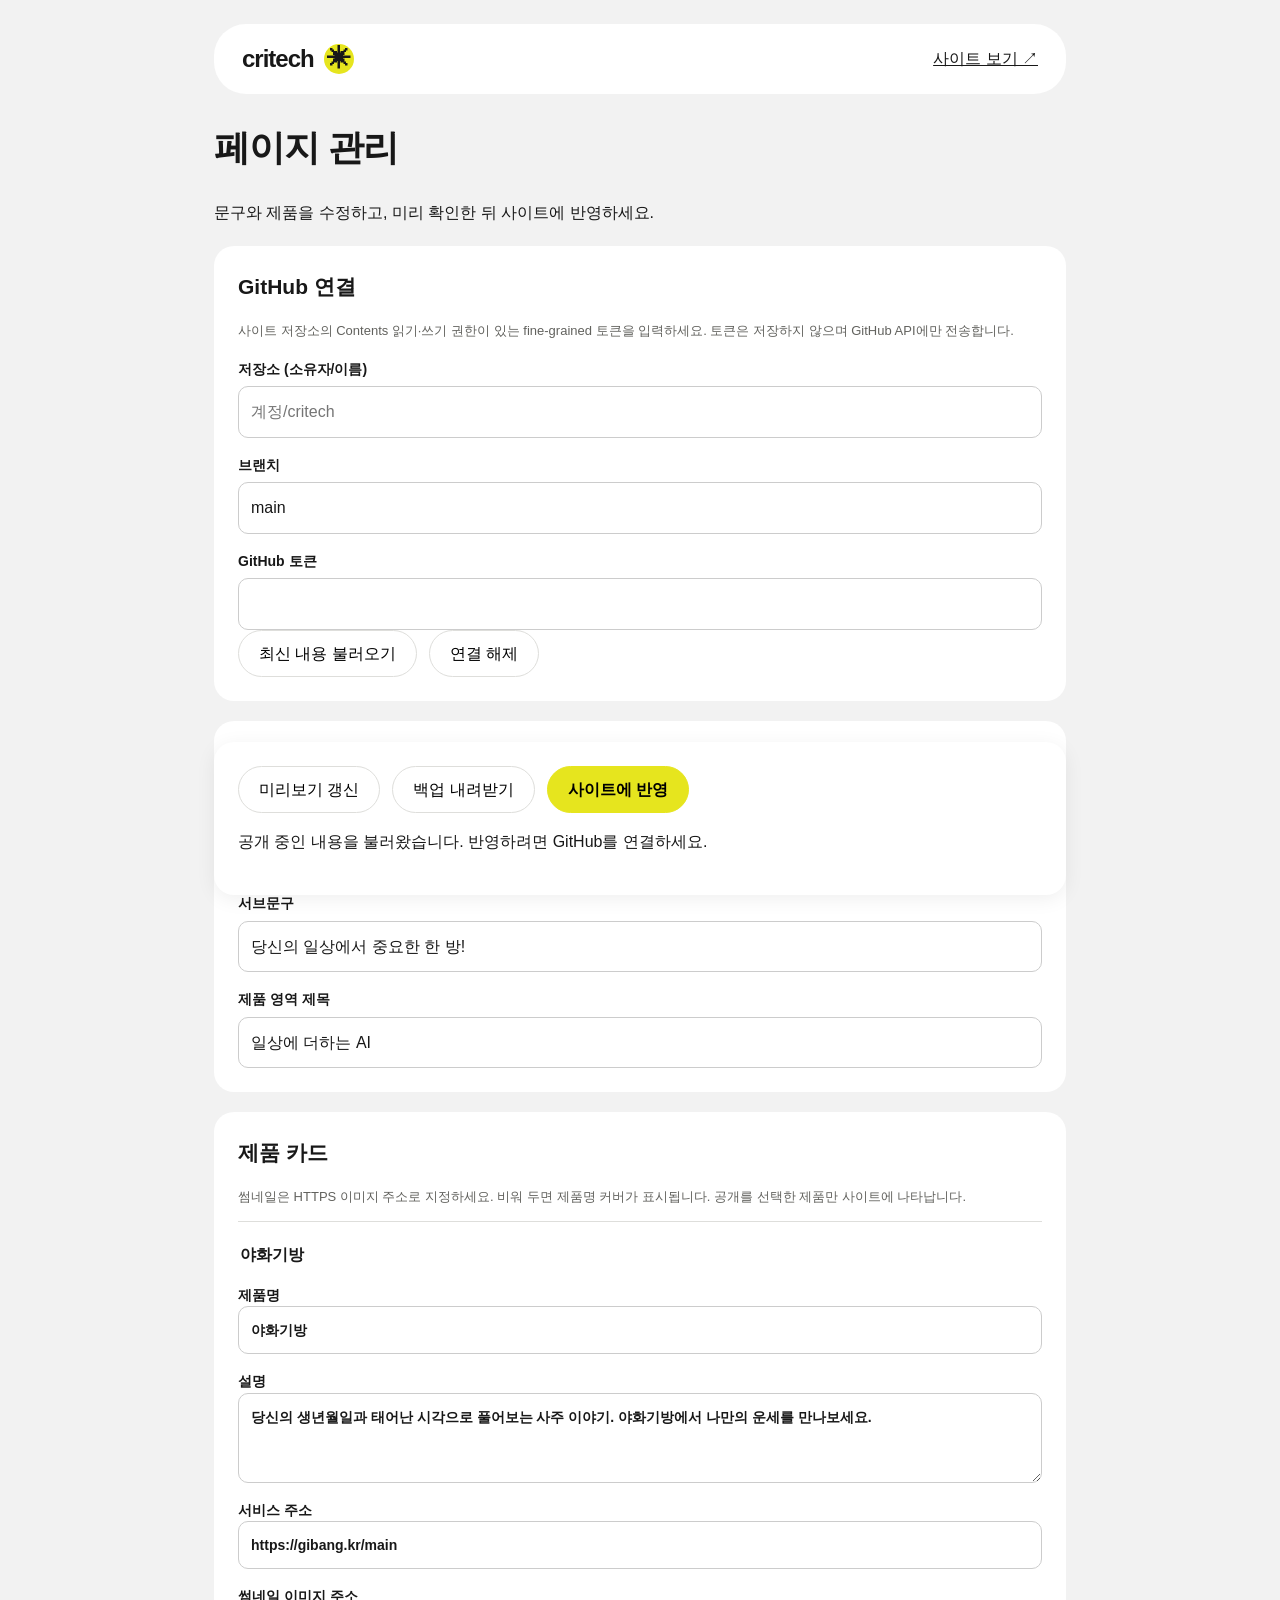
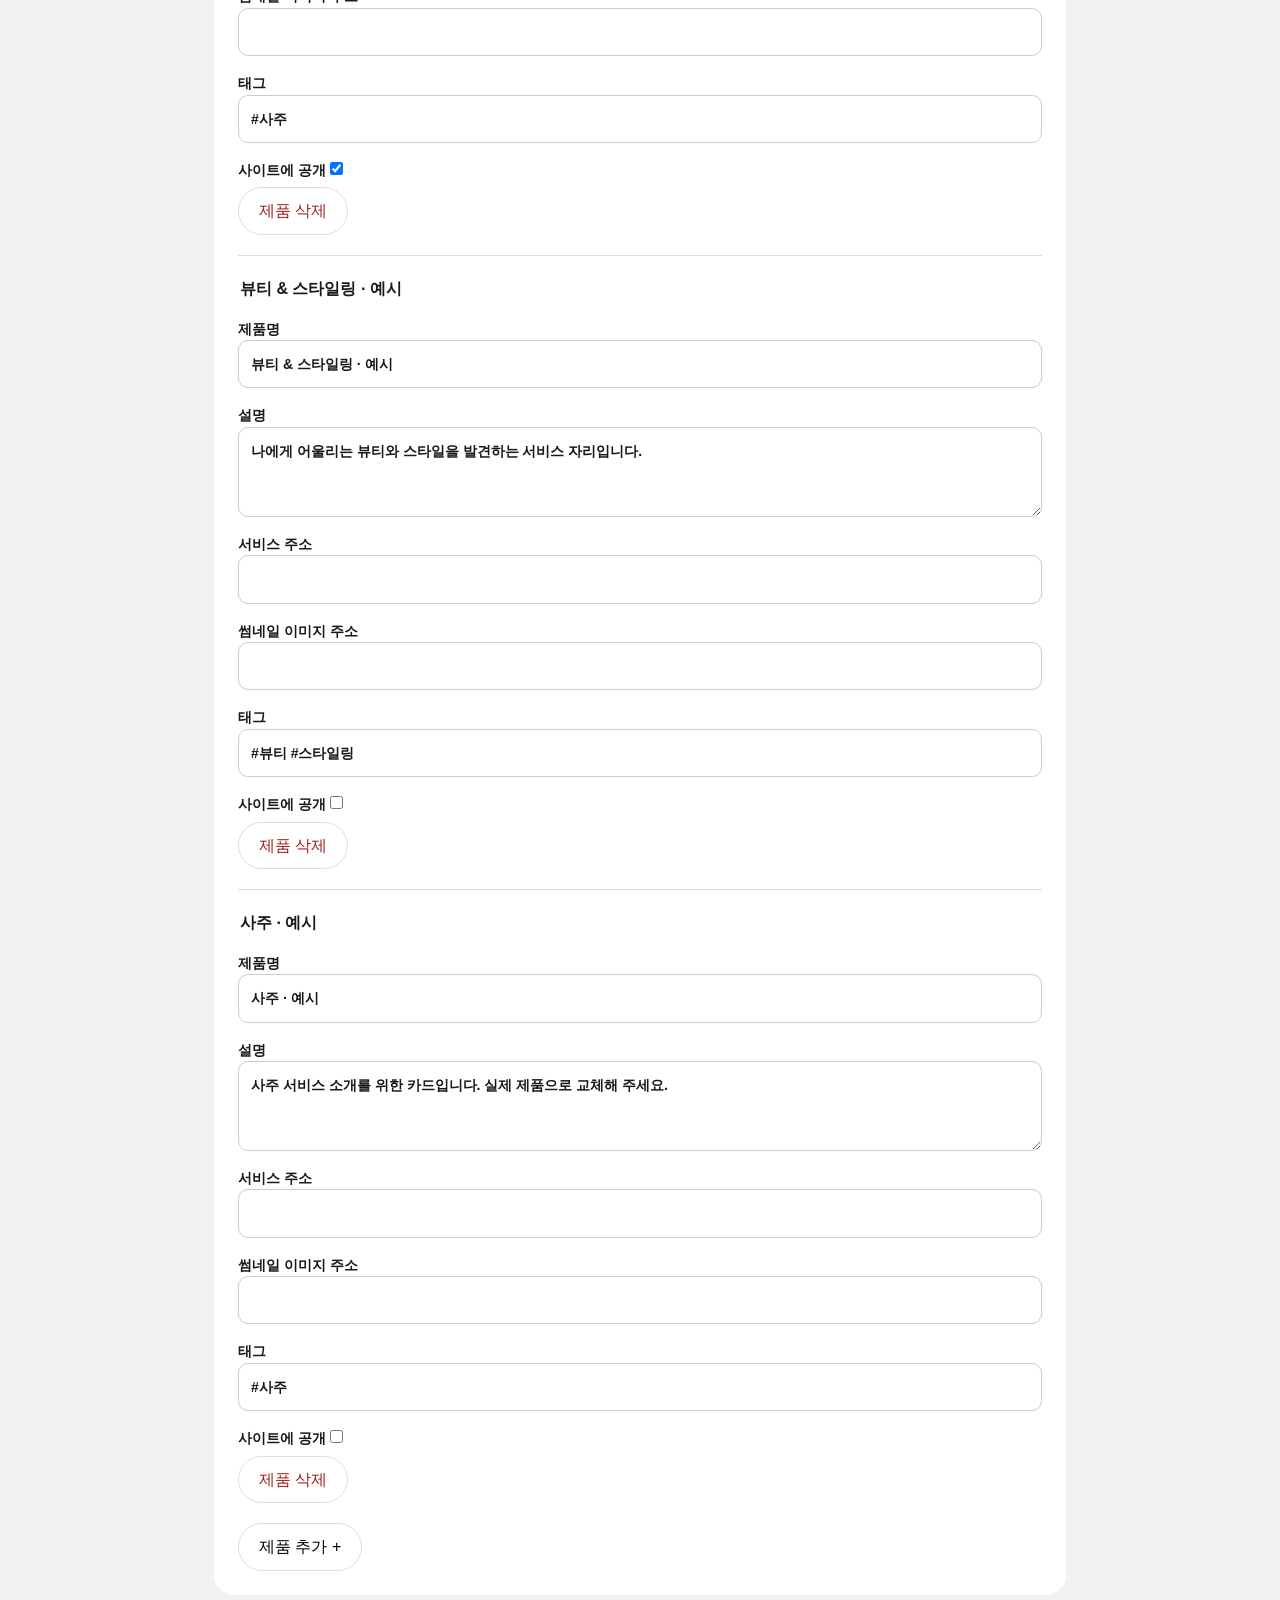
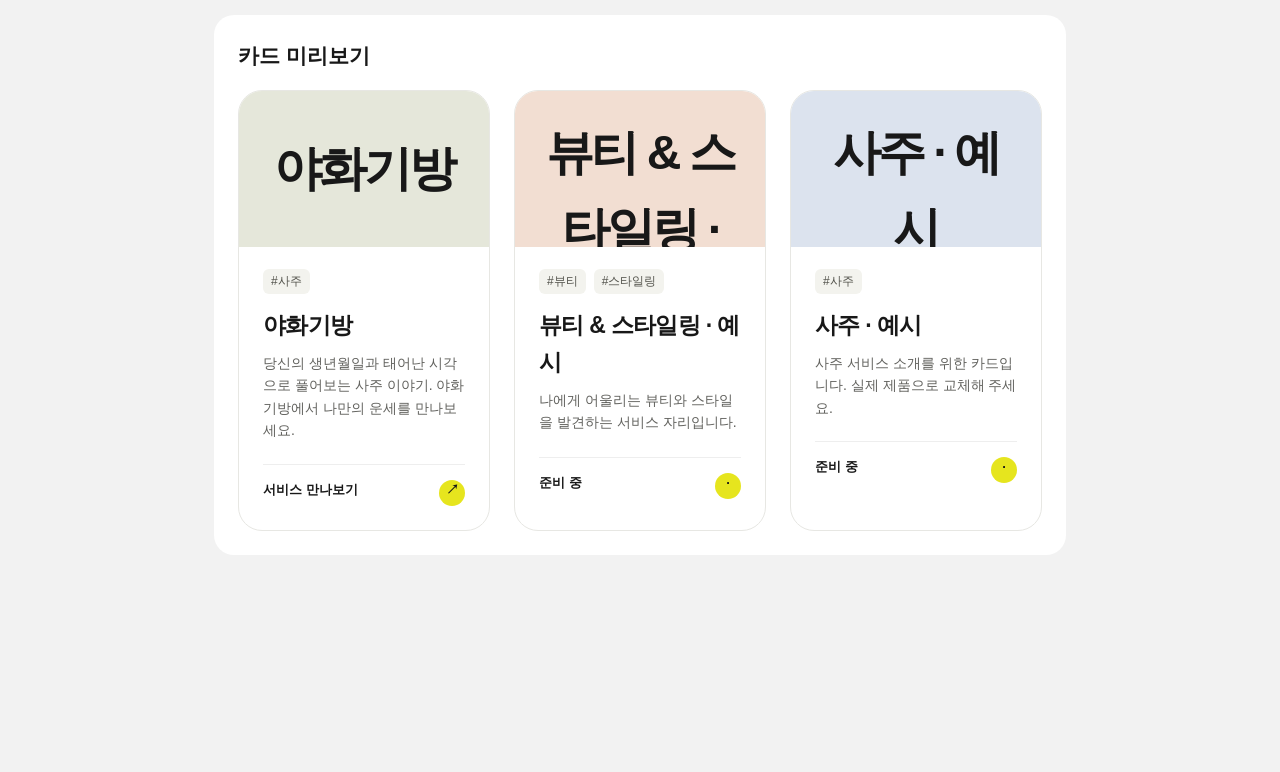
==== admin.html @ 3f4b04e7 "Add critech product directory and admin" ====
<!doctype html><html lang="ko"><head><meta charset="utf-8"><meta name="viewport" content="width=device-width,initial-scale=1"><meta name="referrer" content="no-referrer"><title>critech 페이지 관리</title><link rel="stylesheet" href="style.css"></head><body><main class="container admin"><header><a class="logo" href="./">critech<span>✳</span></a><a href="./">사이트 보기 ↗</a></header><h1>페이지 관리</h1><p>문구와 제품을 수정하고, 미리 확인한 뒤 사이트에 반영하세요.</p>
<section class="panel"><h2>GitHub 연결</h2><p class="hint">사이트 저장소의 Contents 읽기·쓰기 권한이 있는 fine-grained 토큰을 입력하세요. 토큰은 저장하지 않으며 GitHub API에만 전송합니다.</p><label for="repo">저장소 (소유자/이름)</label><input id="repo" placeholder="계정/critech" autocomplete="off"><label for="branch">브랜치</label><input id="branch" value="main"><label for="token">GitHub 토큰</label><input id="token" type="password" autocomplete="off"><div class="row"><button class="button" id="connect" type="button">최신 내용 불러오기</button><button class="button" id="disconnect" type="button">연결 해제</button></div></section>
<form id="editor"><section class="panel"><h2>페이지 문구</h2><label for="headline">헤드라인</label><input id="headline" required maxlength="200"><label for="subtitle">서브문구</label><input id="subtitle" required maxlength="200"><label for="sectionTitle">제품 영역 제목</label><input id="sectionTitle" required maxlength="200"></section><section class="panel"><h2>제품 카드</h2><p class="hint">썸네일은 HTTPS 이미지 주소로 지정하세요. 비워 두면 제품명 커버가 표시됩니다. 공개를 선택한 제품만 사이트에 나타납니다.</p><div id="products"></div><button class="button" id="add" type="button">제품 추가 +</button></section><section class="panel"><h2>카드 미리보기</h2><div class="product-grid" id="preview"></div></section><div class="panel sticky"><div class="row"><button class="button" type="button" id="preview-button">미리보기 갱신</button><button class="button" type="button" id="download">백업 내려받기</button><button class="button primary" id="publish" type="submit">사이트에 반영</button></div><p id="status" role="status" aria-live="polite"></p></div></form><script type="module" src="admin.js"></script></main></body></html>
---- style.css ----
:root{--paper:#f2f2f2;--ink:#181818;--yellow:#e6e51e;--line:#dededb;--muted:#62625e}*{box-sizing:border-box}body{margin:0;background:var(--paper);color:var(--ink);font-family:Inter,-apple-system,BlinkMacSystemFont,"Segoe UI",sans-serif;line-height:1.6}a{color:inherit}button,input,textarea{font:inherit}button,a,input,textarea{touch-action:manipulation}:focus-visible{outline:3px solid #466cf3;outline-offset:4px}.container{max-width:1200px;margin:auto;padding:24px}header{display:flex;justify-content:space-between;align-items:center;background:white;border-radius:32px;padding:16px 28px}.logo{font-size:24px;font-weight:800;letter-spacing:-1px;text-decoration:none;display:flex;gap:10px;align-items:center}.logo span{background:var(--yellow);border-radius:50%;width:30px;height:30px;text-align:center;line-height:30px}.nav-note{font-size:13px;color:var(--muted)}.hero{text-align:center;padding:78px 0 68px}.hero h1{font-size:clamp(72px,12vw,132px);line-height:1;margin:0 0 24px;letter-spacing:-.075em;font-weight:800;overflow-wrap:anywhere}.hero p{font-size:clamp(17px,3vw,23px);margin:0;letter-spacing:-.04em}.products{padding:20px 0 64px}.section-heading{display:flex;justify-content:space-between;align-items:center}.section-heading h2{font-size:25px;letter-spacing:-1px;margin:0}.section-heading>span{font-size:13px;color:var(--muted)}.filters{display:flex;gap:8px;flex-wrap:wrap;margin:24px 0}.filters button{border:1px solid var(--line);border-radius:30px;background:transparent;padding:9px 18px;cursor:pointer}.filters button[aria-pressed=true]{background:var(--ink);color:white;border-color:var(--ink)}.product-grid{display:grid;grid-template-columns:repeat(3,minmax(0,1fr));gap:24px}.card{display:block;background:white;border-radius:24px;text-decoration:none;overflow:hidden;border:1px solid #e7e7e3;min-width:0}.card[href]:hover{border-color:var(--ink)}.thumbnail{aspect-ratio:16/10;background:#e5e7da;position:relative;overflow:hidden;display:grid;place-items:center}.thumbnail img{width:100%;height:100%;object-fit:cover;position:absolute;inset:0}.cover-word{font-size:clamp(30px,4vw,48px);letter-spacing:-.06em;font-weight:800;padding:24px;text-align:center;overflow-wrap:anywhere}.card:nth-child(3n+2) .thumbnail{background:#f2ded2}.card:nth-child(3n) .thumbnail{background:#dce3ee}.card-body{padding:22px 24px 24px}.tags{display:flex;flex-wrap:wrap;gap:8px;font-size:12px;color:#53534c}.tags span{background:#f3f3ee;border-radius:6px;padding:3px 8px}.card h3{font-size:23px;letter-spacing:-.7px;margin:13px 0 8px}.card p{font-size:14px;color:var(--muted);margin:0;min-height:46px;overflow-wrap:anywhere}.card-action{display:flex;justify-content:space-between;border-top:1px solid #eee;margin-top:22px;padding-top:15px;font-size:13px;font-weight:600}.card-action span:last-child{background:var(--yellow);border-radius:50%;width:26px;height:26px;text-align:center}footer{border-top:1px solid var(--line);padding:24px 0;display:flex;justify-content:space-between;font-size:12px;color:var(--muted)}.admin{max-width:900px}.admin h1{font-size:36px;letter-spacing:-1px}.panel{padding:24px;background:white;border-radius:20px;margin:20px 0}.panel h2{margin-top:0;font-size:21px}label{display:block;font-weight:600;font-size:14px;margin:16px 0 6px}input:not([type=checkbox]),textarea{display:block;width:100%;border:1px solid #ccc;border-radius:10px;padding:12px;background:white;color:var(--ink)}textarea{min-height:90px;resize:vertical}.row{display:flex;gap:12px;align-items:center;flex-wrap:wrap}.button{border:1px solid var(--line);background:white;border-radius:24px;padding:10px 20px;cursor:pointer;text-decoration:none}.primary{background:var(--yellow);border-color:var(--yellow);font-weight:700}.hint{font-size:13px;color:var(--muted)}.admin-product{border-top:1px solid var(--line);padding:20px 0}.admin-product legend{font-weight:700}.admin-product fieldset{border:0;padding:0;margin:0}.danger{color:#a02020}.sticky{position:sticky;bottom:12px;box-shadow:0 4px 20px #0001}button:disabled{opacity:.5;cursor:wait}[hidden]{display:none!important}@media(max-width:850px){.product-grid{grid-template-columns:repeat(2,minmax(0,1fr))}}@media(max-width:560px){.container{padding:16px}header{padding:14px 20px}.nav-note{display:none}.hero{padding:64px 0 48px}.product-grid{grid-template-columns:1fr}.section-heading h2{font-size:22px}.panel{padding:18px}.sticky{position:static}}
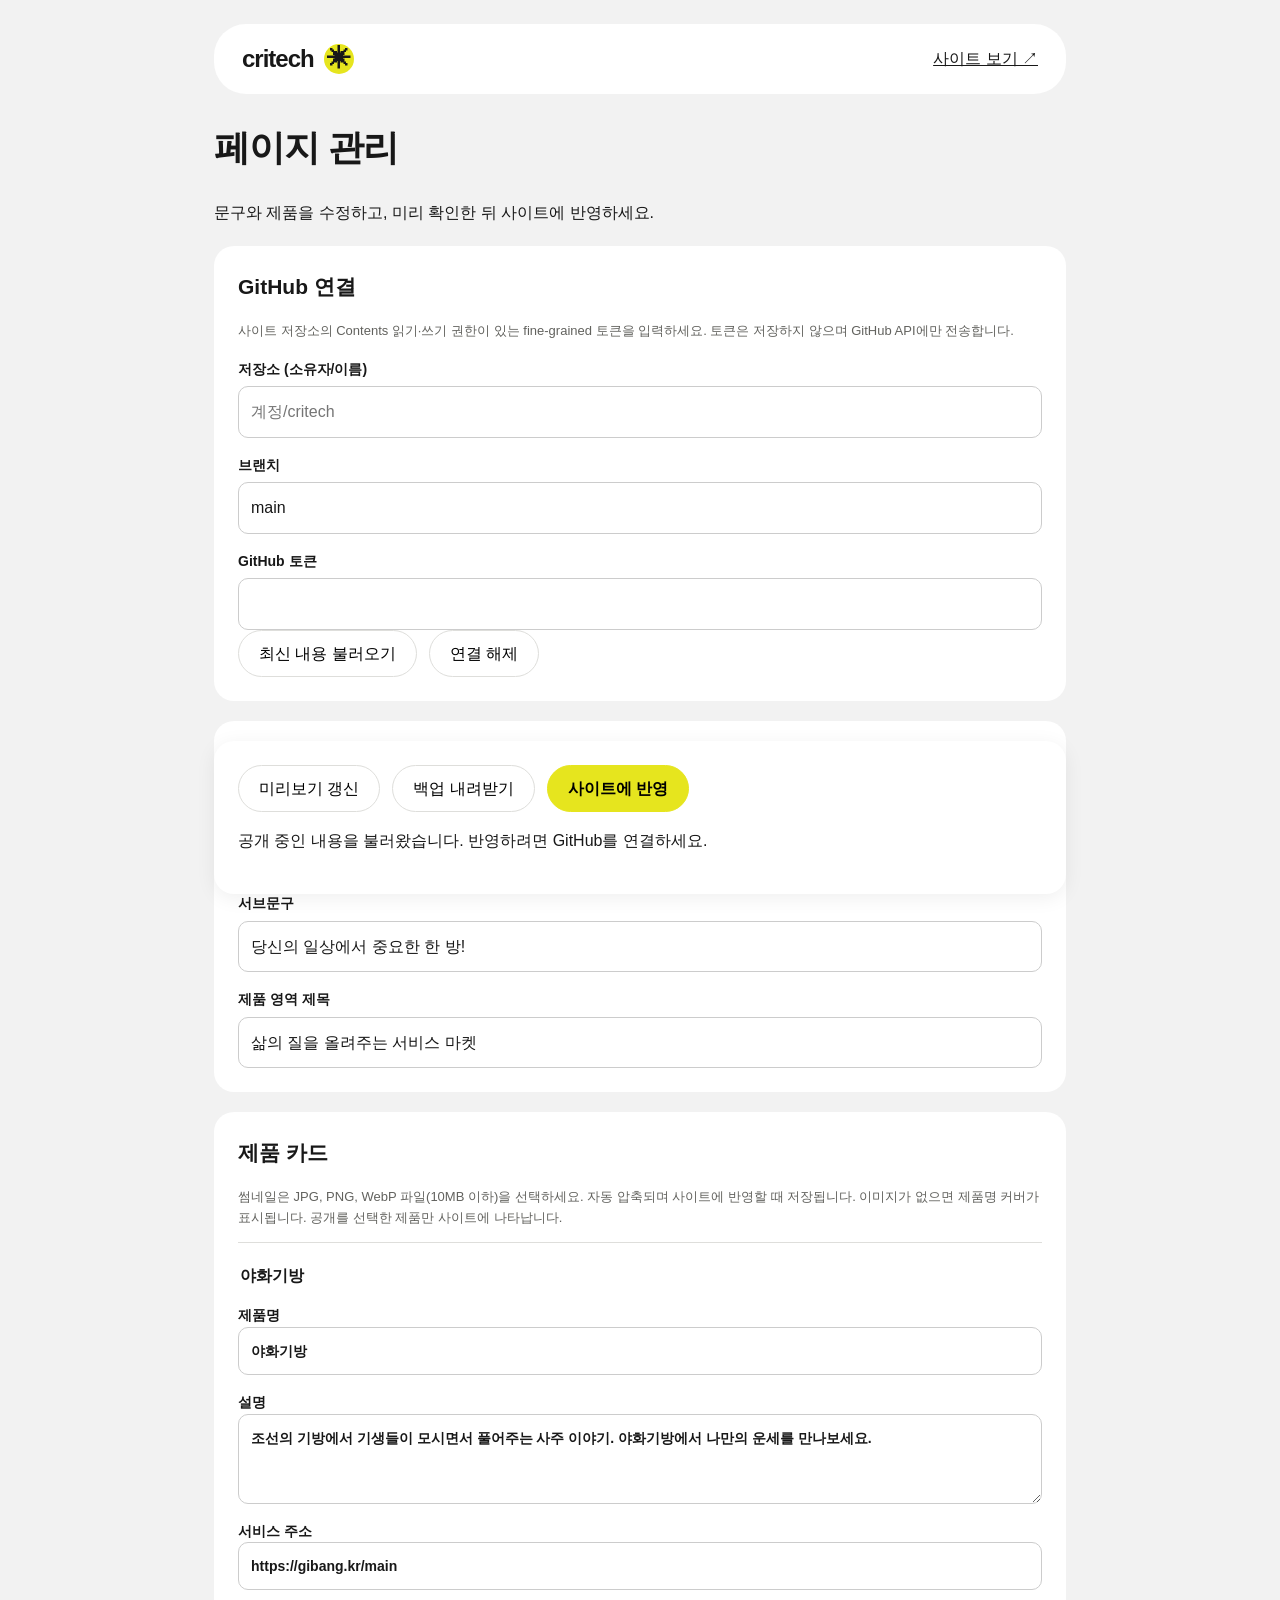
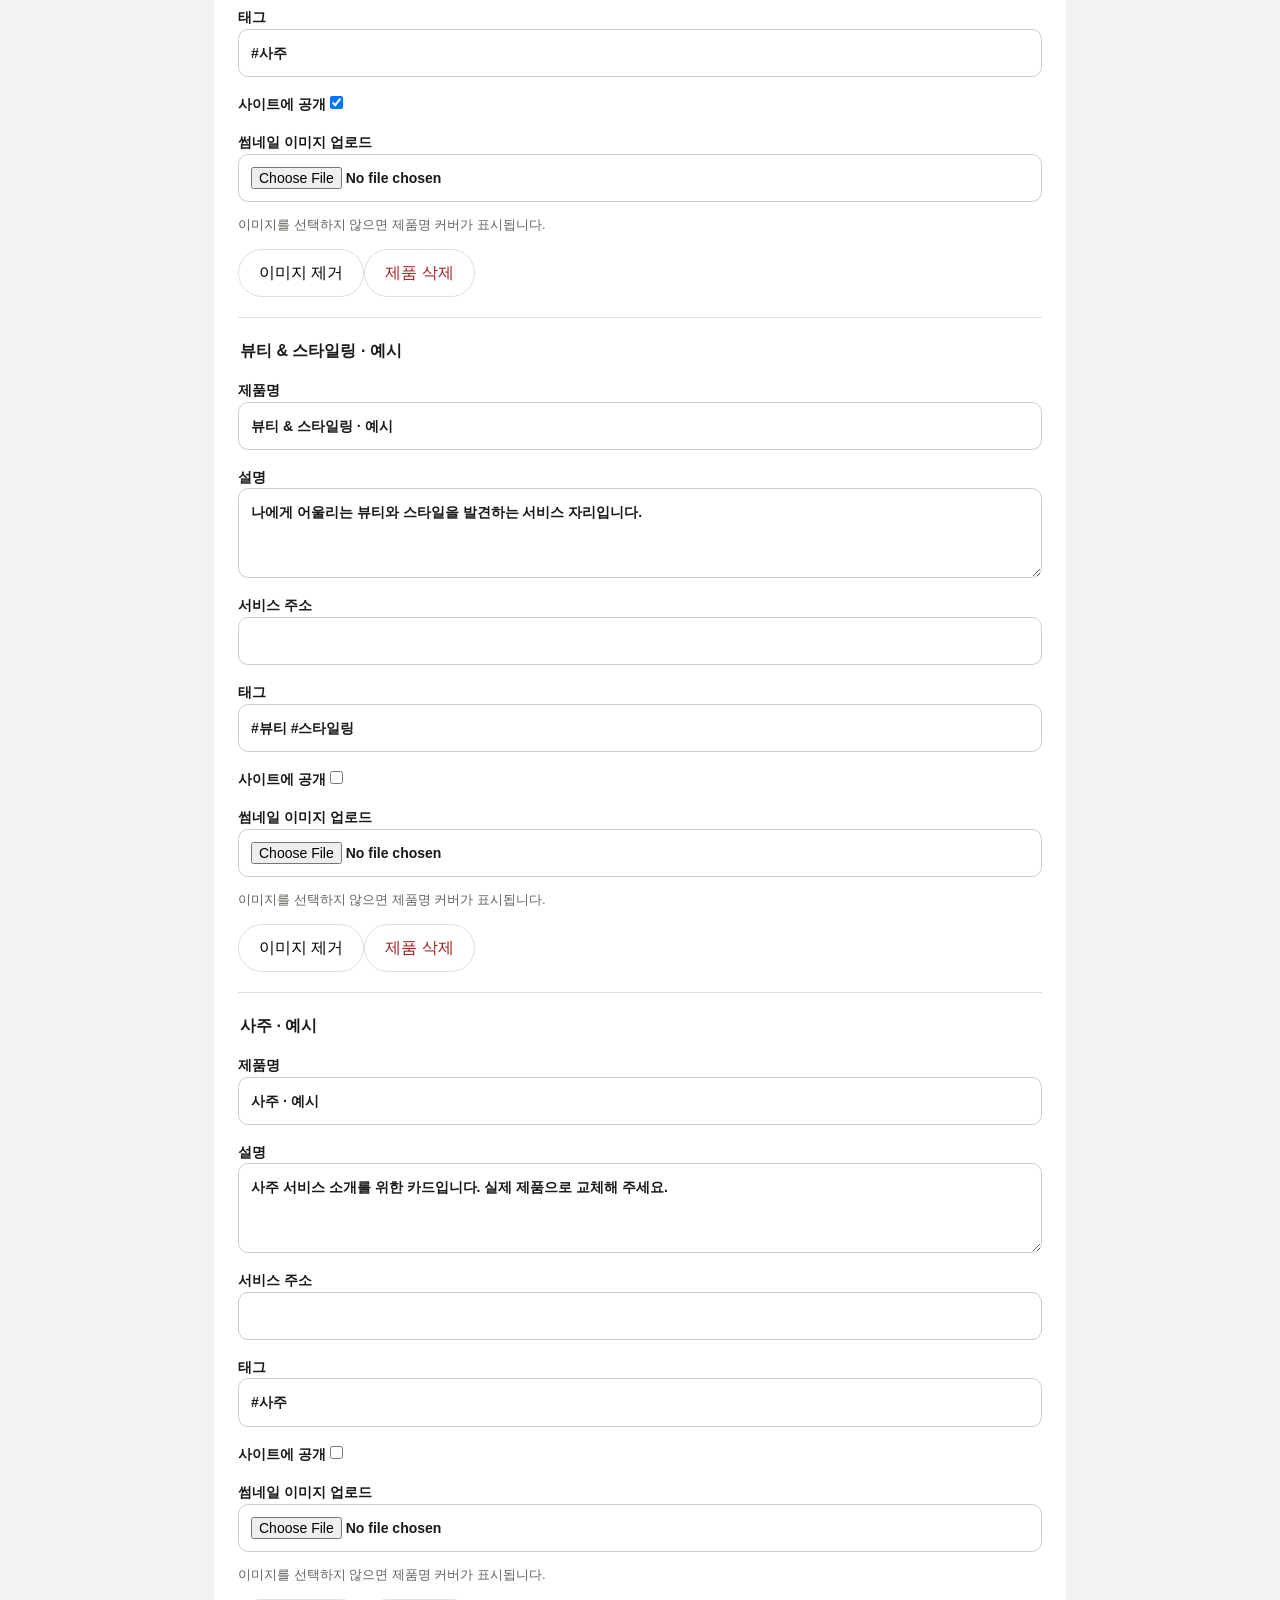
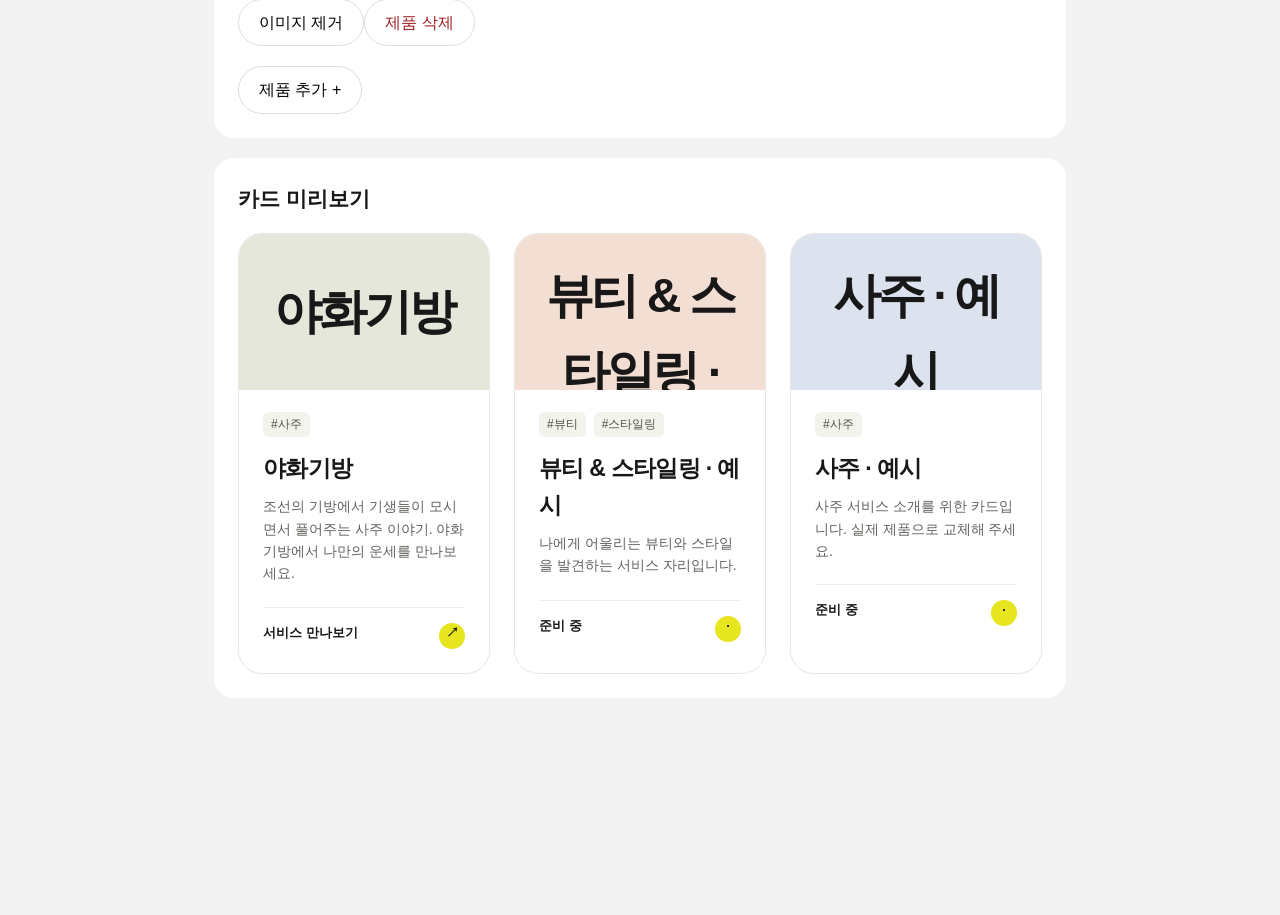
==== commit 16d68471: "Support thumbnail image file uploads" ====
--- a/admin.html
+++ b/admin.html
@@ -1,3 +1,3 @@
 <!doctype html><html lang="ko"><head><meta charset="utf-8"><meta name="viewport" content="width=device-width,initial-scale=1"><meta name="referrer" content="no-referrer"><title>critech 페이지 관리</title><link rel="stylesheet" href="style.css"></head><body><main class="container admin"><header><a class="logo" href="./">critech<span>✳</span></a><a href="./">사이트 보기 ↗</a></header><h1>페이지 관리</h1><p>문구와 제품을 수정하고, 미리 확인한 뒤 사이트에 반영하세요.</p>
 <section class="panel"><h2>GitHub 연결</h2><p class="hint">사이트 저장소의 Contents 읽기·쓰기 권한이 있는 fine-grained 토큰을 입력하세요. 토큰은 저장하지 않으며 GitHub API에만 전송합니다.</p><label for="repo">저장소 (소유자/이름)</label><input id="repo" placeholder="계정/critech" autocomplete="off"><label for="branch">브랜치</label><input id="branch" value="main"><label for="token">GitHub 토큰</label><input id="token" type="password" autocomplete="off"><div class="row"><button class="button" id="connect" type="button">최신 내용 불러오기</button><button class="button" id="disconnect" type="button">연결 해제</button></div></section>
-<form id="editor"><section class="panel"><h2>페이지 문구</h2><label for="headline">헤드라인</label><input id="headline" required maxlength="200"><label for="subtitle">서브문구</label><input id="subtitle" required maxlength="200"><label for="sectionTitle">제품 영역 제목</label><input id="sectionTitle" required maxlength="200"></section><section class="panel"><h2>제품 카드</h2><p class="hint">썸네일은 HTTPS 이미지 주소로 지정하세요. 비워 두면 제품명 커버가 표시됩니다. 공개를 선택한 제품만 사이트에 나타납니다.</p><div id="products"></div><button class="button" id="add" type="button">제품 추가 +</button></section><section class="panel"><h2>카드 미리보기</h2><div class="product-grid" id="preview"></div></section><div class="panel sticky"><div class="row"><button class="button" type="button" id="preview-button">미리보기 갱신</button><button class="button" type="button" id="download">백업 내려받기</button><button class="button primary" id="publish" type="submit">사이트에 반영</button></div><p id="status" role="status" aria-live="polite"></p></div></form><script type="module" src="admin.js"></script></main></body></html>
+<form id="editor"><section class="panel"><h2>페이지 문구</h2><label for="headline">헤드라인</label><input id="headline" required maxlength="200"><label for="subtitle">서브문구</label><input id="subtitle" required maxlength="200"><label for="sectionTitle">제품 영역 제목</label><input id="sectionTitle" required maxlength="200"></section><section class="panel"><h2>제품 카드</h2><p class="hint">썸네일은 JPG, PNG, WebP 파일(10MB 이하)을 선택하세요. 자동 압축되며 사이트에 반영할 때 저장됩니다. 이미지가 없으면 제품명 커버가 표시됩니다. 공개를 선택한 제품만 사이트에 나타납니다.</p><div id="products"></div><button class="button" id="add" type="button">제품 추가 +</button></section><section class="panel"><h2>카드 미리보기</h2><div class="product-grid" id="preview"></div></section><div class="panel sticky"><div class="row"><button class="button" type="button" id="preview-button">미리보기 갱신</button><button class="button" type="button" id="download">백업 내려받기</button><button class="button primary" id="publish" type="submit">사이트에 반영</button></div><p id="status" role="status" aria-live="polite"></p></div></form><script type="module" src="admin.js"></script></main></body></html>
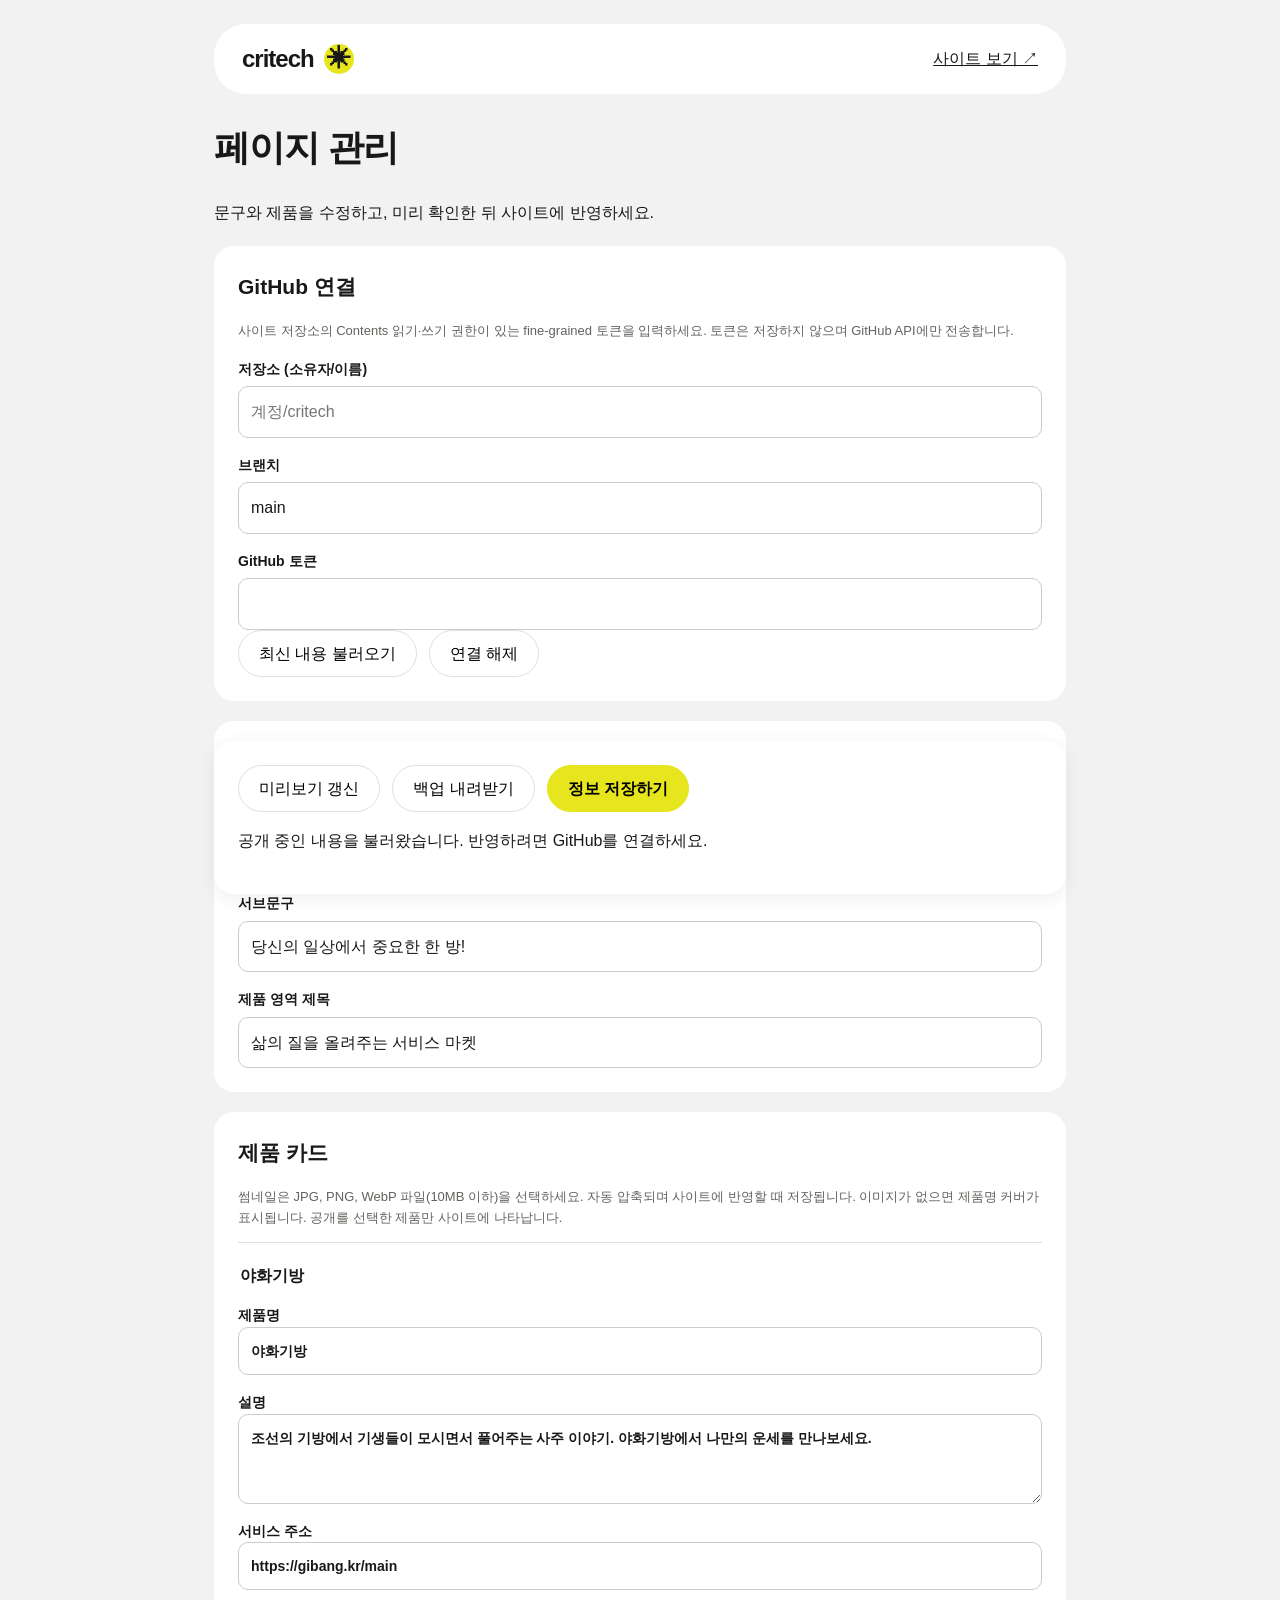
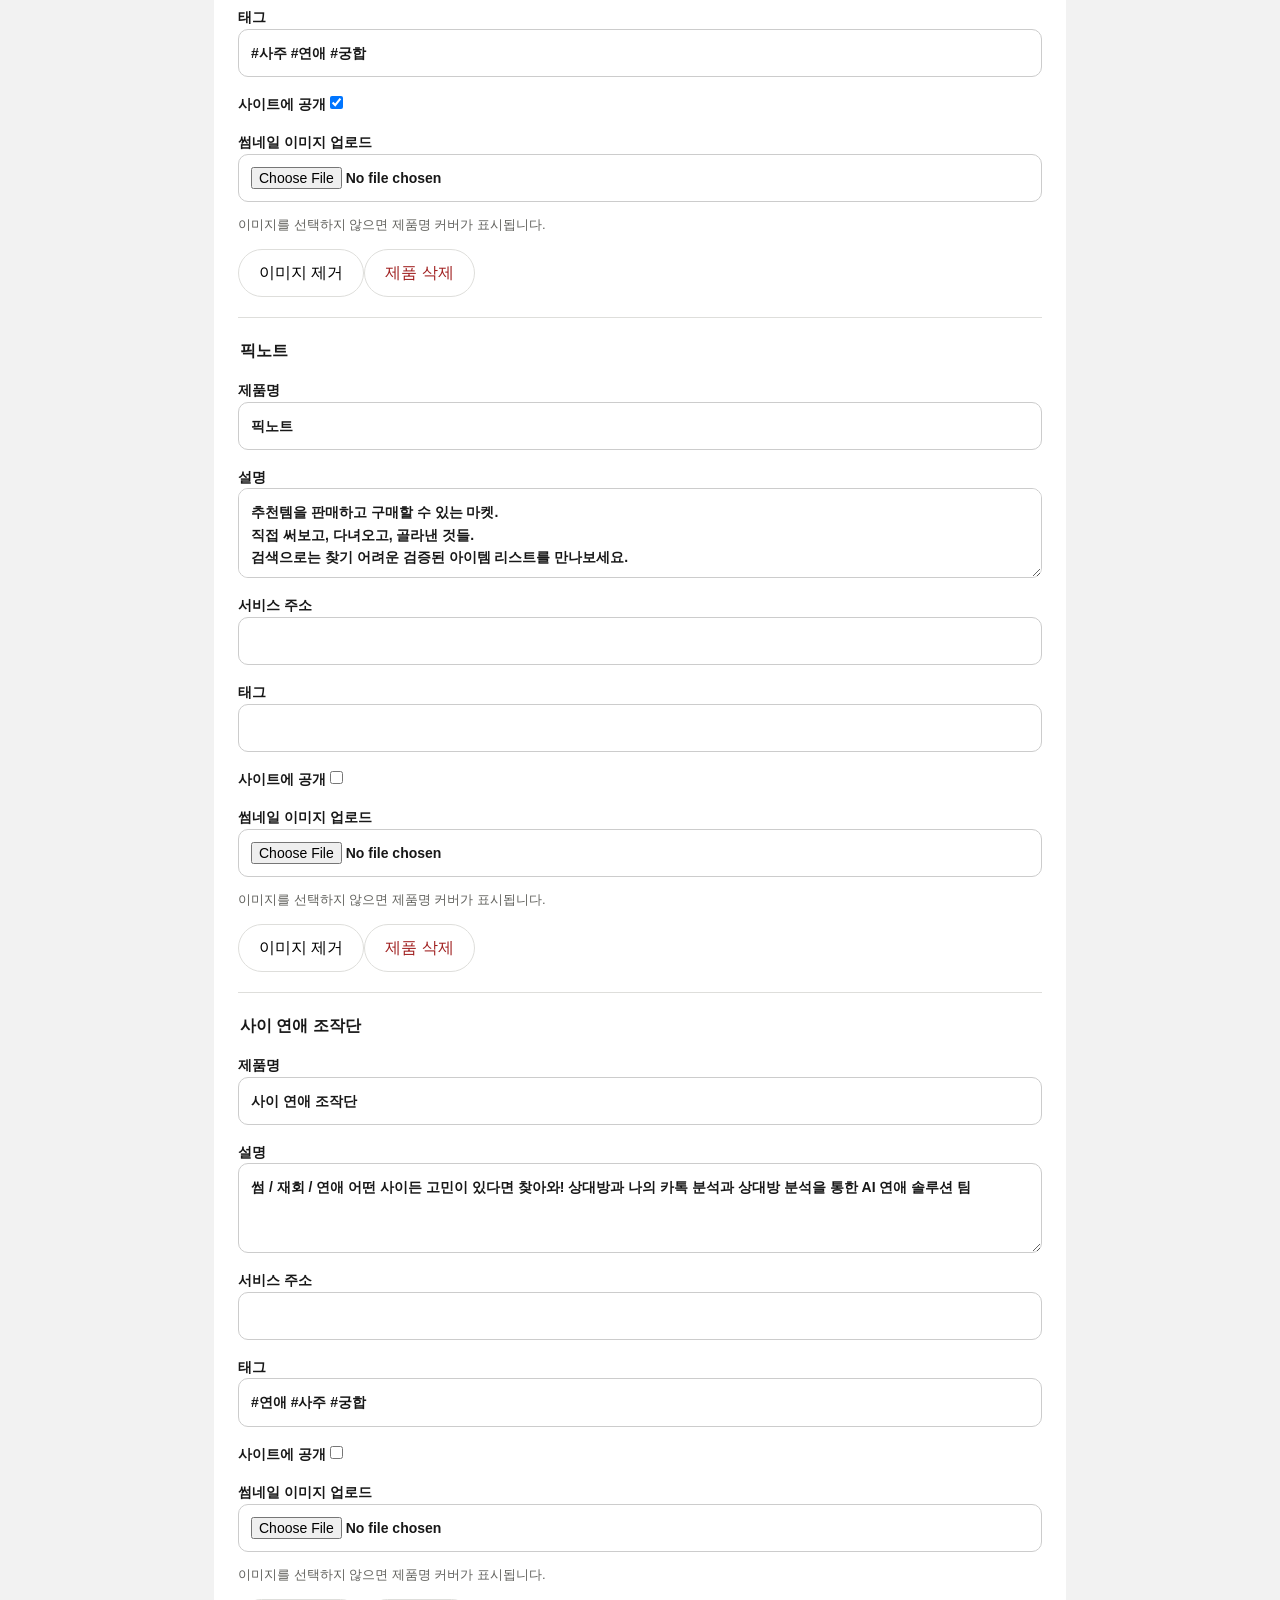
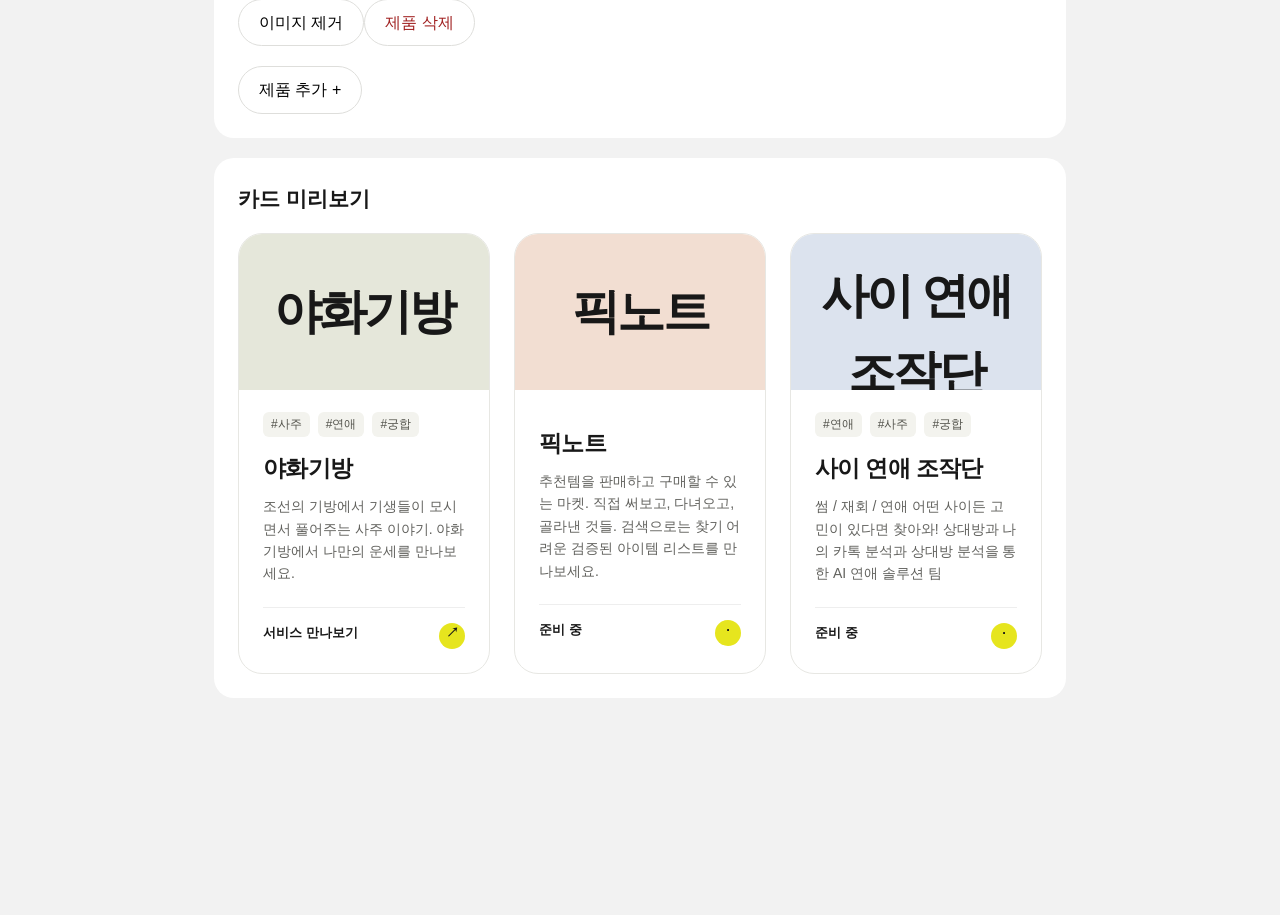
==== commit eab4dbbc: "Sync editor cards and clarify save action" ====
--- a/admin.html
+++ b/admin.html
@@ -1,3 +1,3 @@
 <!doctype html><html lang="ko"><head><meta charset="utf-8"><meta name="viewport" content="width=device-width,initial-scale=1"><meta name="referrer" content="no-referrer"><title>critech 페이지 관리</title><link rel="stylesheet" href="style.css"></head><body><main class="container admin"><header><a class="logo" href="./">critech<span>✳</span></a><a href="./">사이트 보기 ↗</a></header><h1>페이지 관리</h1><p>문구와 제품을 수정하고, 미리 확인한 뒤 사이트에 반영하세요.</p>
 <section class="panel"><h2>GitHub 연결</h2><p class="hint">사이트 저장소의 Contents 읽기·쓰기 권한이 있는 fine-grained 토큰을 입력하세요. 토큰은 저장하지 않으며 GitHub API에만 전송합니다.</p><label for="repo">저장소 (소유자/이름)</label><input id="repo" placeholder="계정/critech" autocomplete="off"><label for="branch">브랜치</label><input id="branch" value="main"><label for="token">GitHub 토큰</label><input id="token" type="password" autocomplete="off"><div class="row"><button class="button" id="connect" type="button">최신 내용 불러오기</button><button class="button" id="disconnect" type="button">연결 해제</button></div></section>
-<form id="editor"><section class="panel"><h2>페이지 문구</h2><label for="headline">헤드라인</label><input id="headline" required maxlength="200"><label for="subtitle">서브문구</label><input id="subtitle" required maxlength="200"><label for="sectionTitle">제품 영역 제목</label><input id="sectionTitle" required maxlength="200"></section><section class="panel"><h2>제품 카드</h2><p class="hint">썸네일은 JPG, PNG, WebP 파일(10MB 이하)을 선택하세요. 자동 압축되며 사이트에 반영할 때 저장됩니다. 이미지가 없으면 제품명 커버가 표시됩니다. 공개를 선택한 제품만 사이트에 나타납니다.</p><div id="products"></div><button class="button" id="add" type="button">제품 추가 +</button></section><section class="panel"><h2>카드 미리보기</h2><div class="product-grid" id="preview"></div></section><div class="panel sticky"><div class="row"><button class="button" type="button" id="preview-button">미리보기 갱신</button><button class="button" type="button" id="download">백업 내려받기</button><button class="button primary" id="publish" type="submit">사이트에 반영</button></div><p id="status" role="status" aria-live="polite"></p></div></form><script type="module" src="admin.js"></script></main></body></html>
+<form id="editor"><section class="panel"><h2>페이지 문구</h2><label for="headline">헤드라인</label><input id="headline" required maxlength="200"><label for="subtitle">서브문구</label><input id="subtitle" required maxlength="200"><label for="sectionTitle">제품 영역 제목</label><input id="sectionTitle" required maxlength="200"></section><section class="panel"><h2>제품 카드</h2><p class="hint">썸네일은 JPG, PNG, WebP 파일(10MB 이하)을 선택하세요. 자동 압축되며 사이트에 반영할 때 저장됩니다. 이미지가 없으면 제품명 커버가 표시됩니다. 공개를 선택한 제품만 사이트에 나타납니다.</p><div id="products"></div><button class="button" id="add" type="button">제품 추가 +</button></section><section class="panel"><h2>카드 미리보기</h2><div class="product-grid" id="preview"></div></section><div class="panel sticky"><div class="row"><button class="button" type="button" id="preview-button">미리보기 갱신</button><button class="button" type="button" id="download">백업 내려받기</button><button class="button primary" id="publish" type="submit">정보 저장하기</button></div><p id="status" role="status" aria-live="polite"></p></div></form><script type="module" src="admin.js?v=save2"></script></main></body></html>
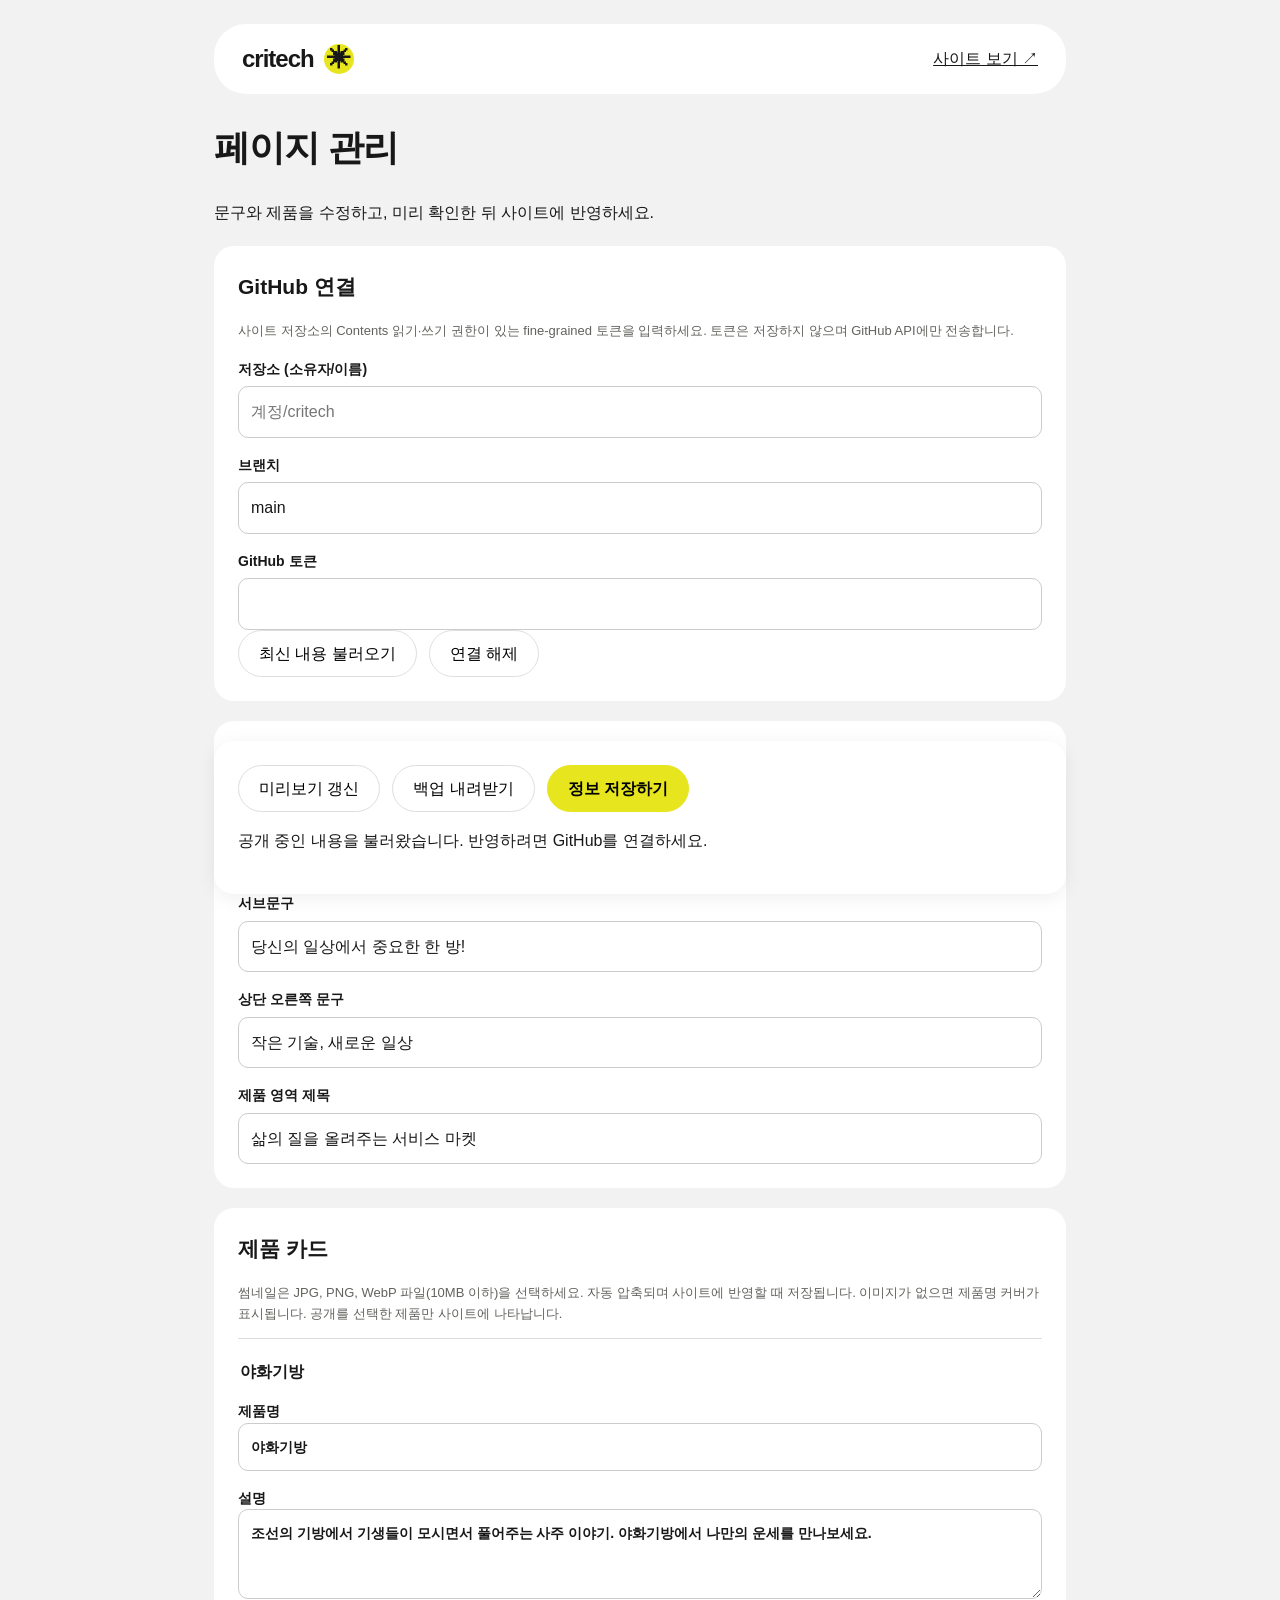
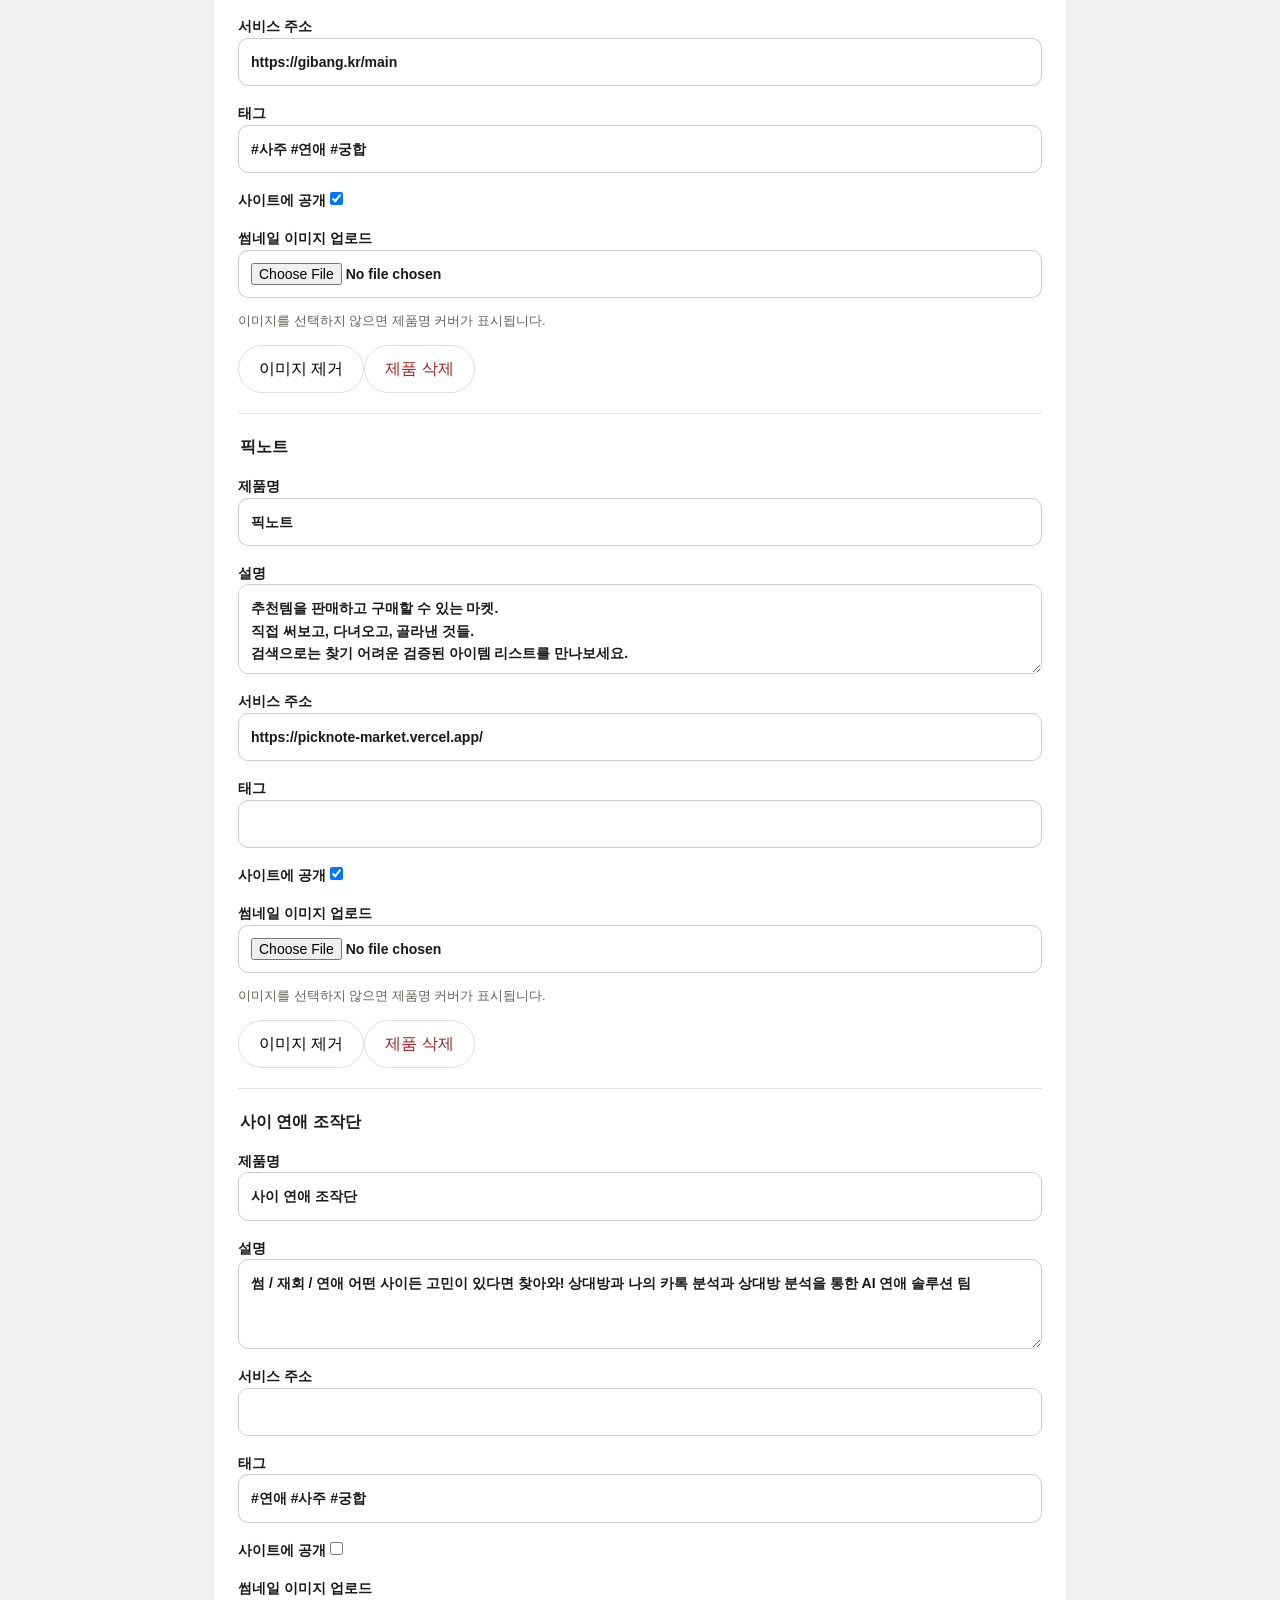
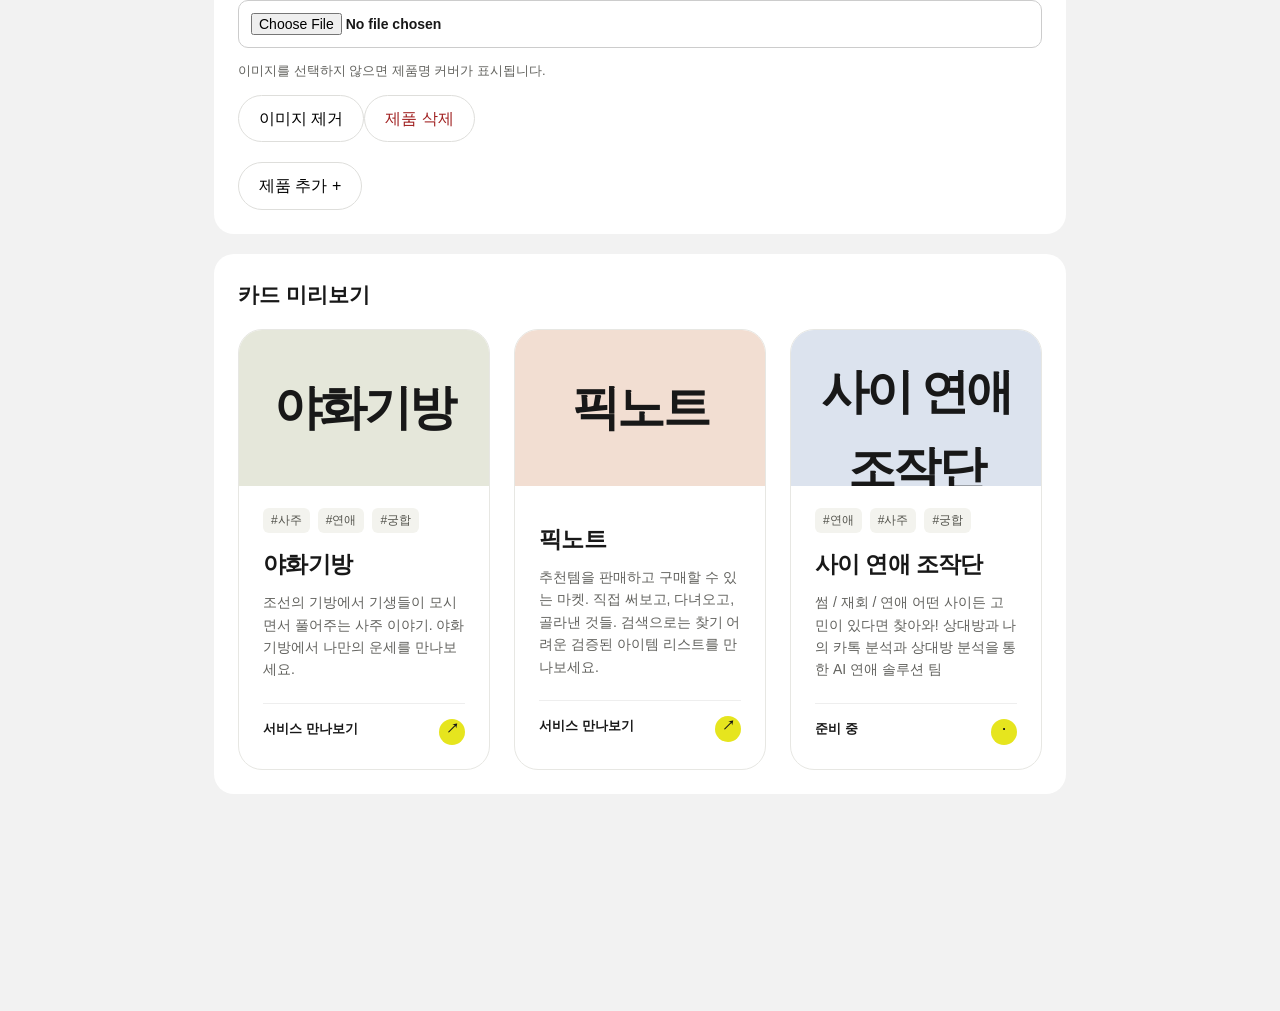
==== commit 20f28bfe: "Allow editing header note in admin" ====
--- a/admin.html
+++ b/admin.html
@@ -1,3 +1,3 @@
 <!doctype html><html lang="ko"><head><meta charset="utf-8"><meta name="viewport" content="width=device-width,initial-scale=1"><meta name="referrer" content="no-referrer"><title>critech 페이지 관리</title><link rel="stylesheet" href="style.css"></head><body><main class="container admin"><header><a class="logo" href="./">critech<span>✳</span></a><a href="./">사이트 보기 ↗</a></header><h1>페이지 관리</h1><p>문구와 제품을 수정하고, 미리 확인한 뒤 사이트에 반영하세요.</p>
 <section class="panel"><h2>GitHub 연결</h2><p class="hint">사이트 저장소의 Contents 읽기·쓰기 권한이 있는 fine-grained 토큰을 입력하세요. 토큰은 저장하지 않으며 GitHub API에만 전송합니다.</p><label for="repo">저장소 (소유자/이름)</label><input id="repo" placeholder="계정/critech" autocomplete="off"><label for="branch">브랜치</label><input id="branch" value="main"><label for="token">GitHub 토큰</label><input id="token" type="password" autocomplete="off"><div class="row"><button class="button" id="connect" type="button">최신 내용 불러오기</button><button class="button" id="disconnect" type="button">연결 해제</button></div></section>
-<form id="editor"><section class="panel"><h2>페이지 문구</h2><label for="headline">헤드라인</label><input id="headline" required maxlength="200"><label for="subtitle">서브문구</label><input id="subtitle" required maxlength="200"><label for="sectionTitle">제품 영역 제목</label><input id="sectionTitle" required maxlength="200"></section><section class="panel"><h2>제품 카드</h2><p class="hint">썸네일은 JPG, PNG, WebP 파일(10MB 이하)을 선택하세요. 자동 압축되며 사이트에 반영할 때 저장됩니다. 이미지가 없으면 제품명 커버가 표시됩니다. 공개를 선택한 제품만 사이트에 나타납니다.</p><div id="products"></div><button class="button" id="add" type="button">제품 추가 +</button></section><section class="panel"><h2>카드 미리보기</h2><div class="product-grid" id="preview"></div></section><div class="panel sticky"><div class="row"><button class="button" type="button" id="preview-button">미리보기 갱신</button><button class="button" type="button" id="download">백업 내려받기</button><button class="button primary" id="publish" type="submit">정보 저장하기</button></div><p id="status" role="status" aria-live="polite"></p></div></form><script type="module" src="admin.js?v=save2"></script></main></body></html>
+<form id="editor"><section class="panel"><h2>페이지 문구</h2><label for="headline">헤드라인</label><input id="headline" required maxlength="200"><label for="subtitle">서브문구</label><input id="subtitle" required maxlength="200"><label for="navNote">상단 오른쪽 문구</label><input id="navNote" maxlength="200"><label for="sectionTitle">제품 영역 제목</label><input id="sectionTitle" required maxlength="200"></section><section class="panel"><h2>제품 카드</h2><p class="hint">썸네일은 JPG, PNG, WebP 파일(10MB 이하)을 선택하세요. 자동 압축되며 사이트에 반영할 때 저장됩니다. 이미지가 없으면 제품명 커버가 표시됩니다. 공개를 선택한 제품만 사이트에 나타납니다.</p><div id="products"></div><button class="button" id="add" type="button">제품 추가 +</button></section><section class="panel"><h2>카드 미리보기</h2><div class="product-grid" id="preview"></div></section><div class="panel sticky"><div class="row"><button class="button" type="button" id="preview-button">미리보기 갱신</button><button class="button" type="button" id="download">백업 내려받기</button><button class="button primary" id="publish" type="submit">정보 저장하기</button></div><p id="status" role="status" aria-live="polite"></p></div></form><script type="module" src="admin.js?v=text3"></script></main></body></html>
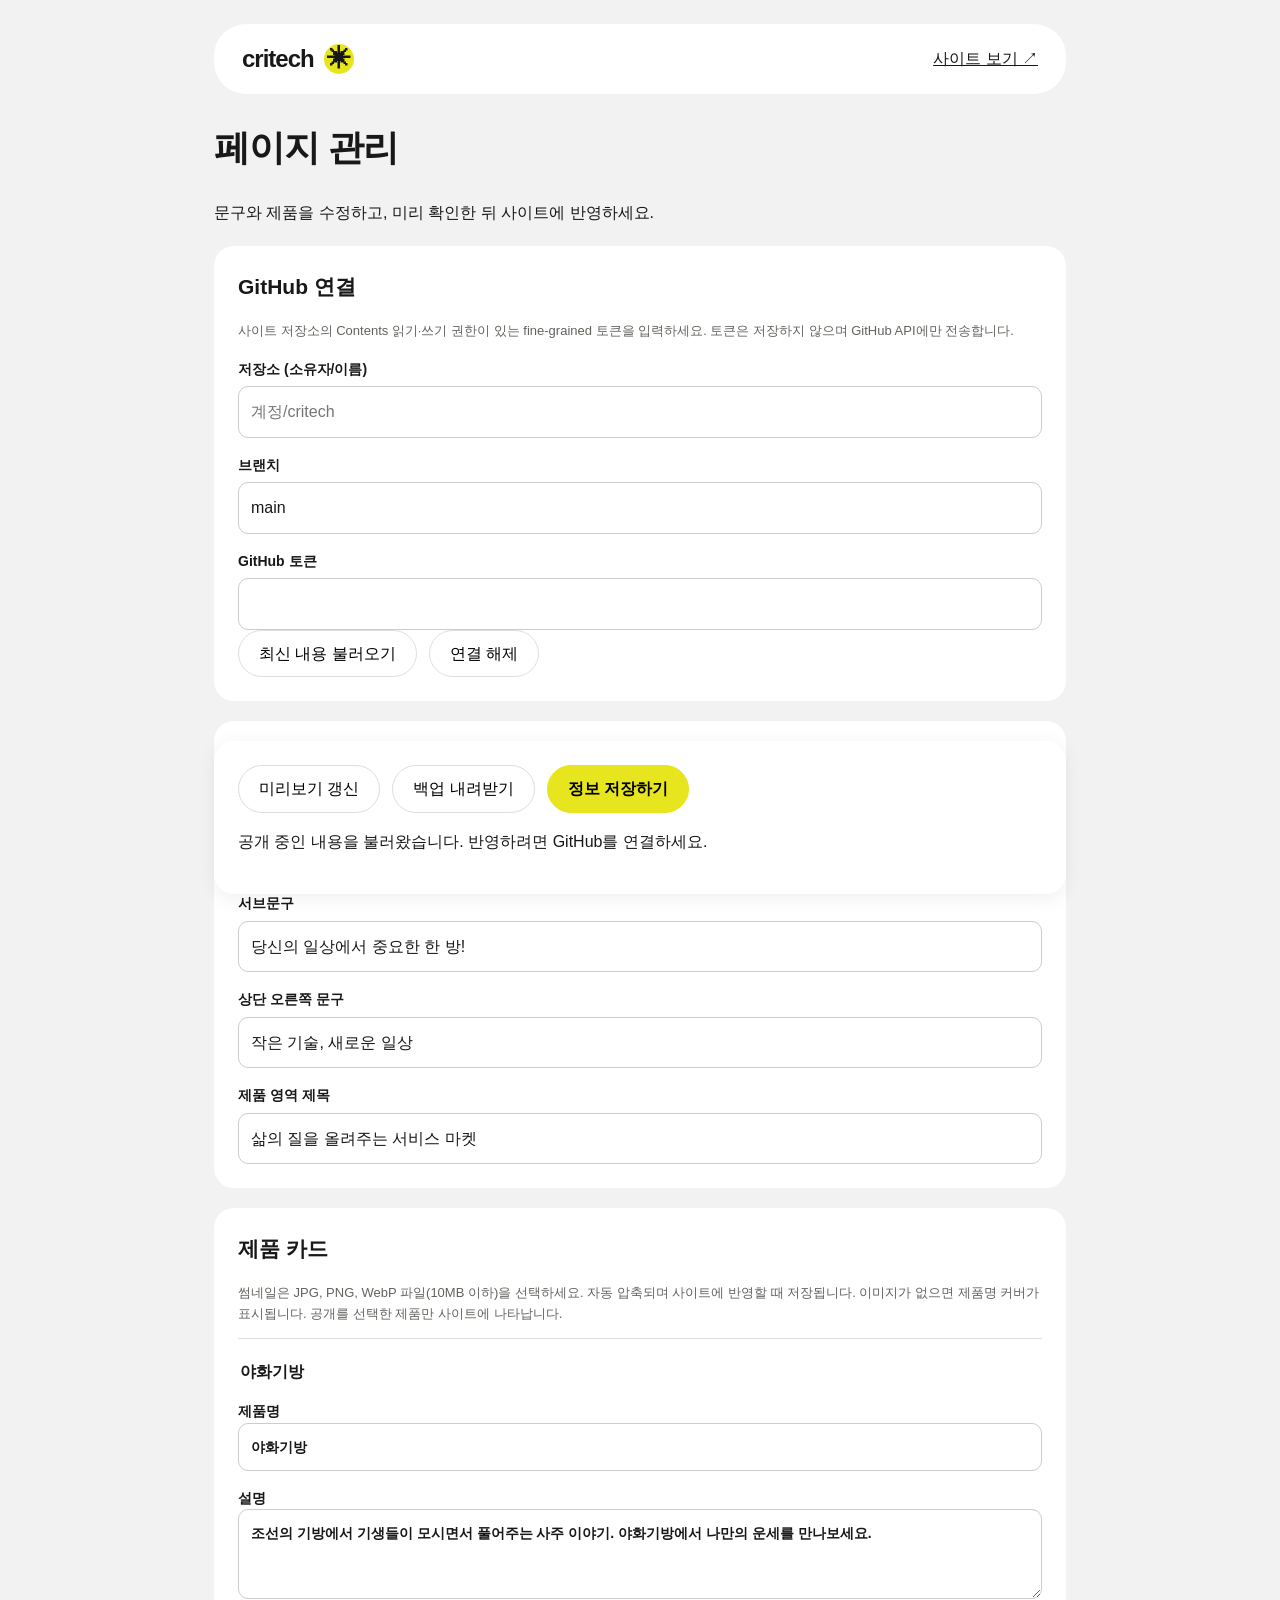
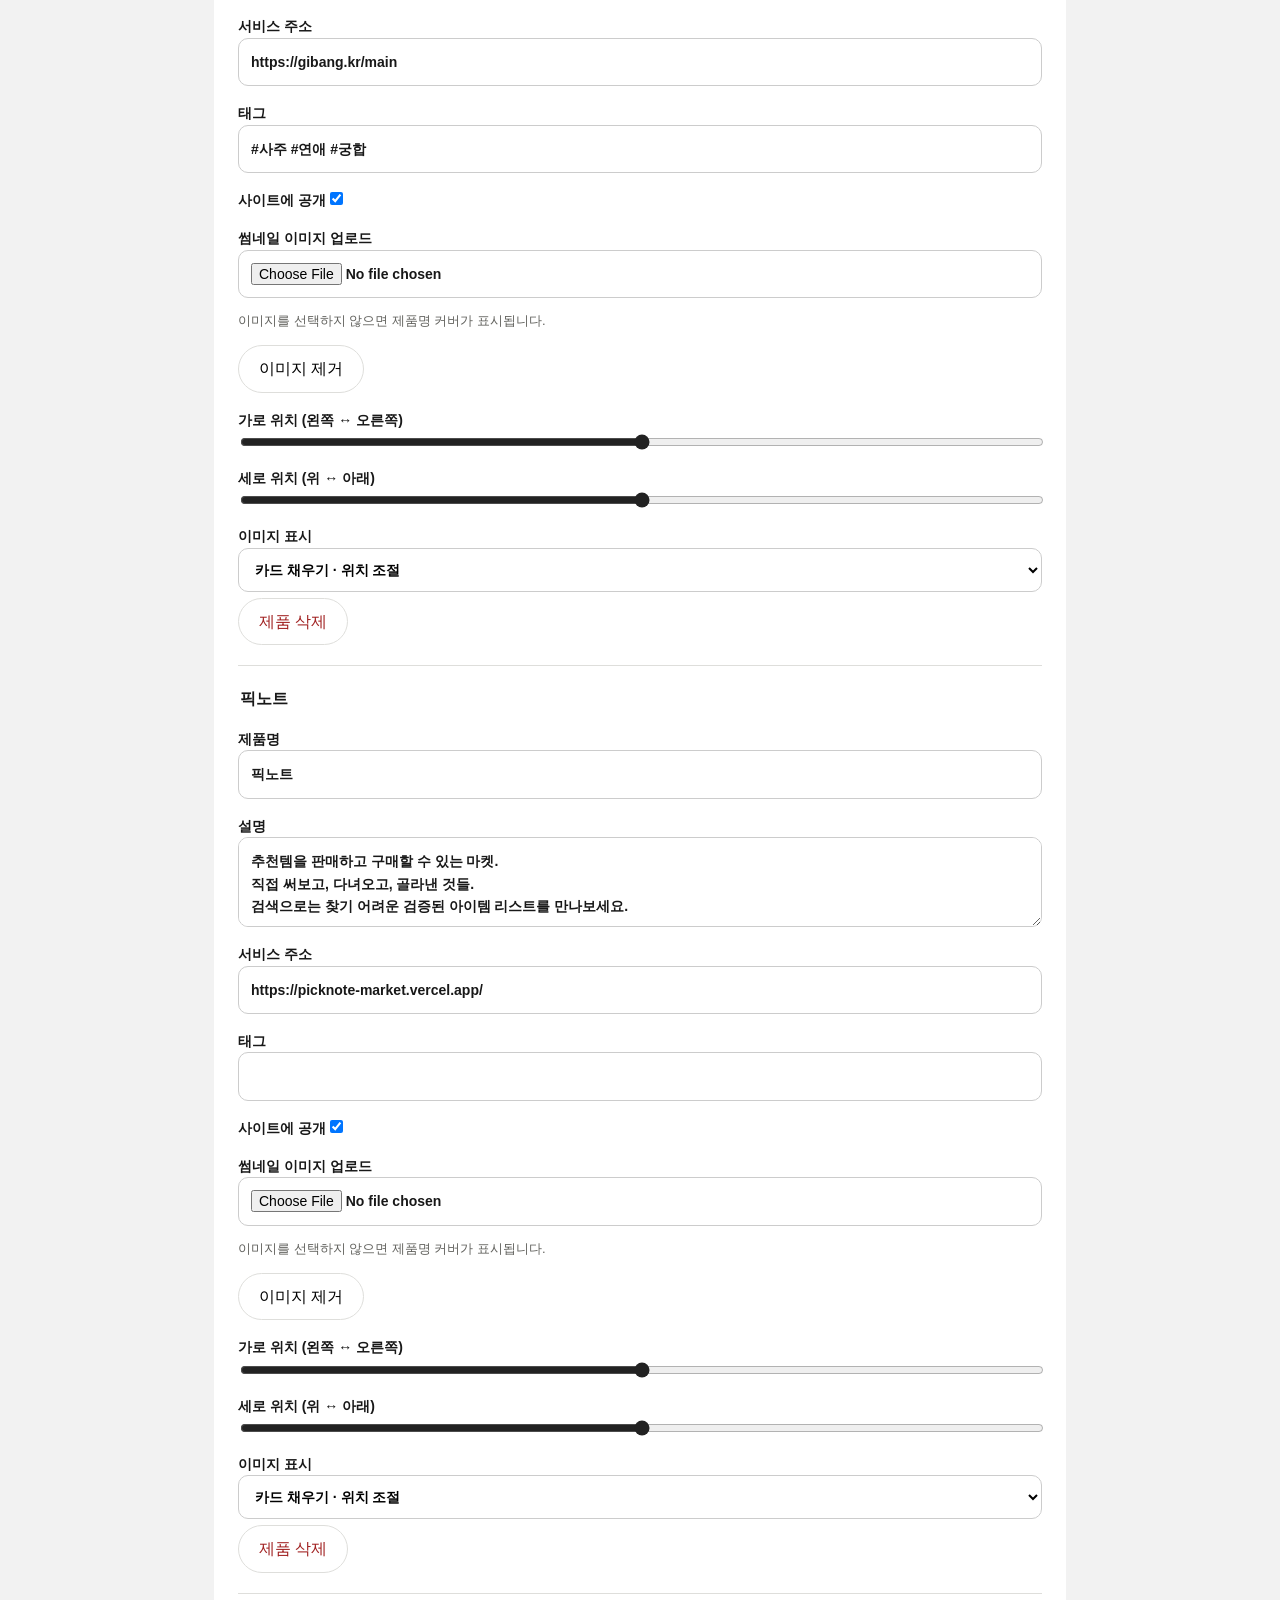
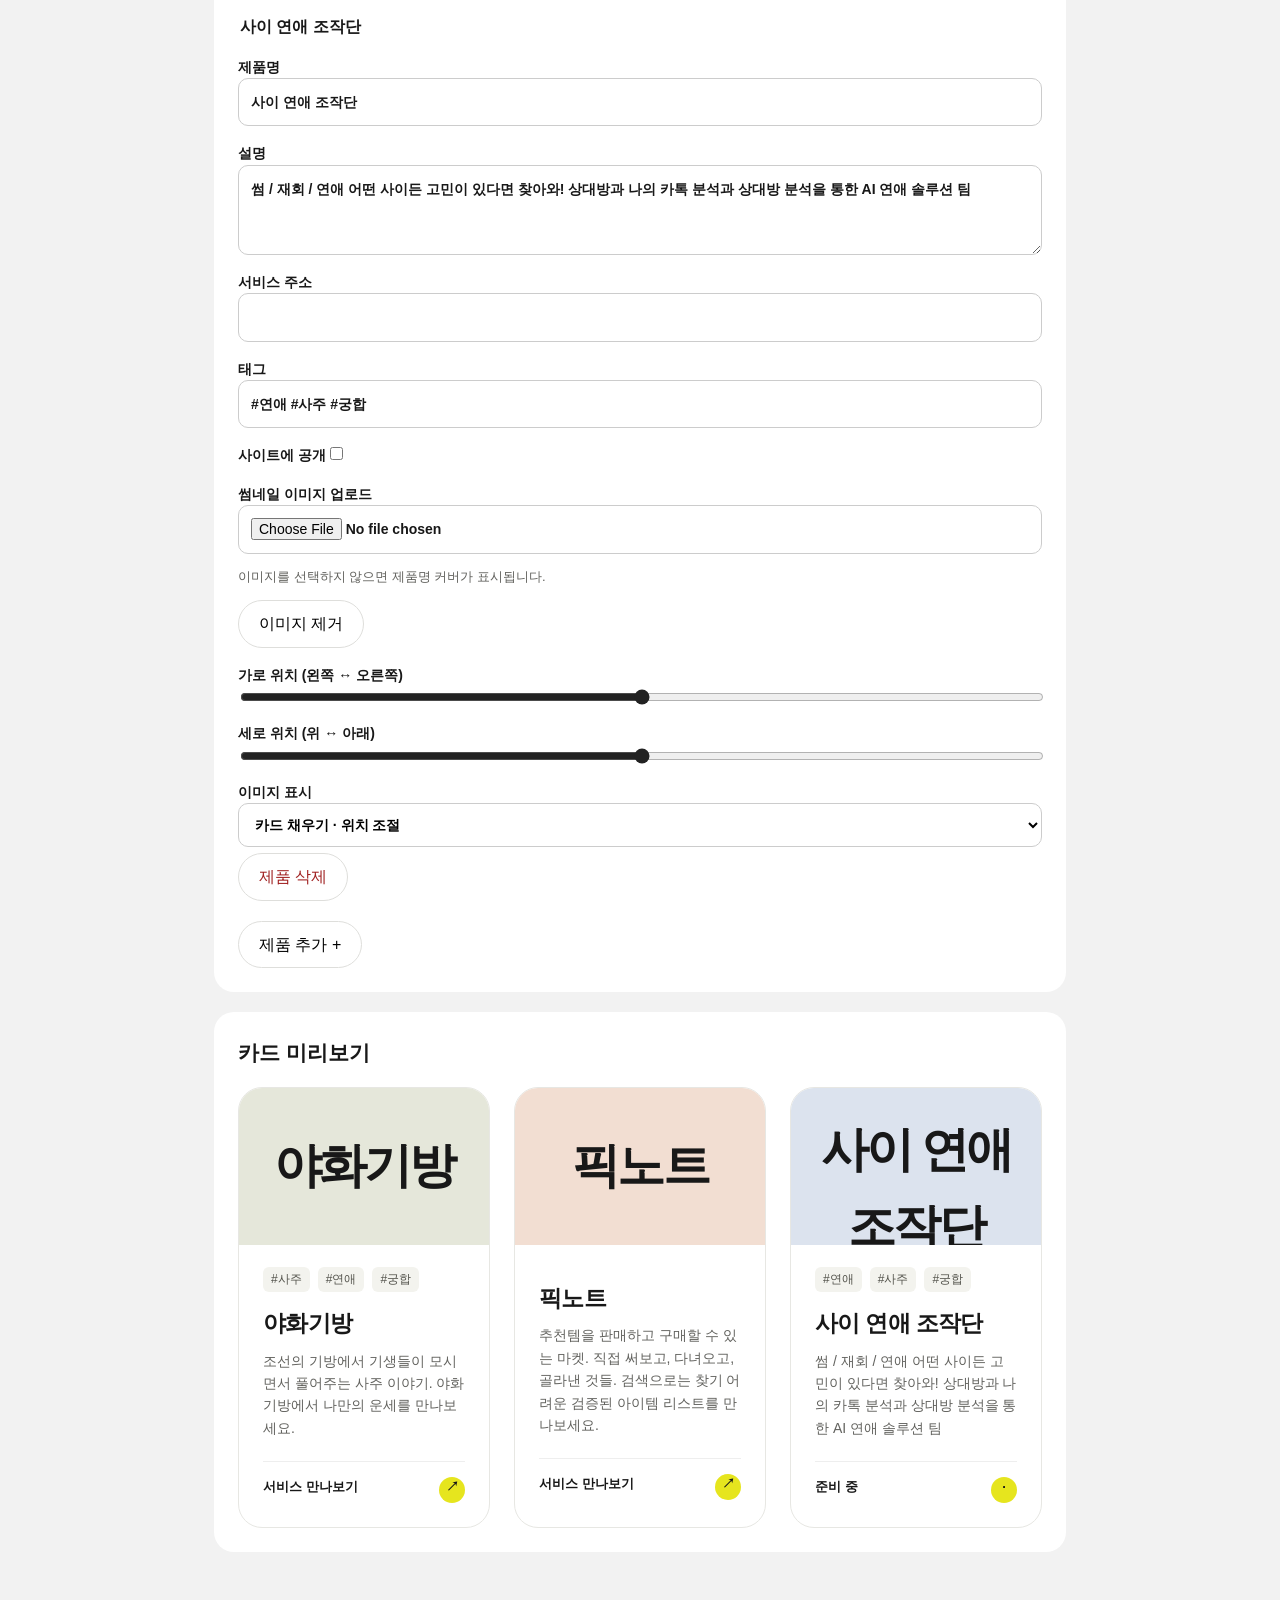
==== commit 97b9075b: "Add thumbnail position controls and full image mode" ====
--- a/admin.html
+++ b/admin.html
@@ -1,3 +1,3 @@
-<!doctype html><html lang="ko"><head><meta charset="utf-8"><meta name="viewport" content="width=device-width,initial-scale=1"><meta name="referrer" content="no-referrer"><title>critech 페이지 관리</title><link rel="stylesheet" href="style.css"></head><body><main class="container admin"><header><a class="logo" href="./">critech<span>✳</span></a><a href="./">사이트 보기 ↗</a></header><h1>페이지 관리</h1><p>문구와 제품을 수정하고, 미리 확인한 뒤 사이트에 반영하세요.</p>
+<!doctype html><html lang="ko"><head><meta charset="utf-8"><meta name="viewport" content="width=device-width,initial-scale=1"><meta name="referrer" content="no-referrer"><title>critech 페이지 관리</title><link rel="stylesheet" href="style.css?v=image-position1"></head><body><main class="container admin"><header><a class="logo" href="./">critech<span>✳</span></a><a href="./">사이트 보기 ↗</a></header><h1>페이지 관리</h1><p>문구와 제품을 수정하고, 미리 확인한 뒤 사이트에 반영하세요.</p>
 <section class="panel"><h2>GitHub 연결</h2><p class="hint">사이트 저장소의 Contents 읽기·쓰기 권한이 있는 fine-grained 토큰을 입력하세요. 토큰은 저장하지 않으며 GitHub API에만 전송합니다.</p><label for="repo">저장소 (소유자/이름)</label><input id="repo" placeholder="계정/critech" autocomplete="off"><label for="branch">브랜치</label><input id="branch" value="main"><label for="token">GitHub 토큰</label><input id="token" type="password" autocomplete="off"><div class="row"><button class="button" id="connect" type="button">최신 내용 불러오기</button><button class="button" id="disconnect" type="button">연결 해제</button></div></section>
-<form id="editor"><section class="panel"><h2>페이지 문구</h2><label for="headline">헤드라인</label><input id="headline" required maxlength="200"><label for="subtitle">서브문구</label><input id="subtitle" required maxlength="200"><label for="navNote">상단 오른쪽 문구</label><input id="navNote" maxlength="200"><label for="sectionTitle">제품 영역 제목</label><input id="sectionTitle" required maxlength="200"></section><section class="panel"><h2>제품 카드</h2><p class="hint">썸네일은 JPG, PNG, WebP 파일(10MB 이하)을 선택하세요. 자동 압축되며 사이트에 반영할 때 저장됩니다. 이미지가 없으면 제품명 커버가 표시됩니다. 공개를 선택한 제품만 사이트에 나타납니다.</p><div id="products"></div><button class="button" id="add" type="button">제품 추가 +</button></section><section class="panel"><h2>카드 미리보기</h2><div class="product-grid" id="preview"></div></section><div class="panel sticky"><div class="row"><button class="button" type="button" id="preview-button">미리보기 갱신</button><button class="button" type="button" id="download">백업 내려받기</button><button class="button primary" id="publish" type="submit">정보 저장하기</button></div><p id="status" role="status" aria-live="polite"></p></div></form><script type="module" src="admin.js?v=text3"></script></main></body></html>
+<form id="editor"><section class="panel"><h2>페이지 문구</h2><label for="headline">헤드라인</label><input id="headline" required maxlength="200"><label for="subtitle">서브문구</label><input id="subtitle" required maxlength="200"><label for="navNote">상단 오른쪽 문구</label><input id="navNote" maxlength="200"><label for="sectionTitle">제품 영역 제목</label><input id="sectionTitle" required maxlength="200"></section><section class="panel"><h2>제품 카드</h2><p class="hint">썸네일은 JPG, PNG, WebP 파일(10MB 이하)을 선택하세요. 자동 압축되며 사이트에 반영할 때 저장됩니다. 이미지가 없으면 제품명 커버가 표시됩니다. 공개를 선택한 제품만 사이트에 나타납니다.</p><div id="products"></div><button class="button" id="add" type="button">제품 추가 +</button></section><section class="panel"><h2>카드 미리보기</h2><div class="product-grid" id="preview"></div></section><div class="panel sticky"><div class="row"><button class="button" type="button" id="preview-button">미리보기 갱신</button><button class="button" type="button" id="download">백업 내려받기</button><button class="button primary" id="publish" type="submit">정보 저장하기</button></div><p id="status" role="status" aria-live="polite"></p></div></form><script type="module" src="admin.js?v=image-position1"></script></main></body></html>
--- a/style.css
+++ b/style.css
@@ -1 +1,3 @@
 :root{--paper:#f2f2f2;--ink:#181818;--yellow:#e6e51e;--line:#dededb;--muted:#62625e}*{box-sizing:border-box}body{margin:0;background:var(--paper);color:var(--ink);font-family:Inter,-apple-system,BlinkMacSystemFont,"Segoe UI",sans-serif;line-height:1.6}a{color:inherit}button,input,textarea{font:inherit}button,a,input,textarea{touch-action:manipulation}:focus-visible{outline:3px solid #466cf3;outline-offset:4px}.container{max-width:1200px;margin:auto;padding:24px}header{display:flex;justify-content:space-between;align-items:center;background:white;border-radius:32px;padding:16px 28px}.logo{font-size:24px;font-weight:800;letter-spacing:-1px;text-decoration:none;display:flex;gap:10px;align-items:center}.logo span{background:var(--yellow);border-radius:50%;width:30px;height:30px;text-align:center;line-height:30px}.nav-note{font-size:13px;color:var(--muted)}.hero{text-align:center;padding:78px 0 68px}.hero h1{font-size:clamp(72px,12vw,132px);line-height:1;margin:0 0 24px;letter-spacing:-.075em;font-weight:800;overflow-wrap:anywhere}.hero p{font-size:clamp(17px,3vw,23px);margin:0;letter-spacing:-.04em}.products{padding:20px 0 64px}.section-heading{display:flex;justify-content:space-between;align-items:center}.section-heading h2{font-size:25px;letter-spacing:-1px;margin:0}.section-heading>span{font-size:13px;color:var(--muted)}.filters{display:flex;gap:8px;flex-wrap:wrap;margin:24px 0}.filters button{border:1px solid var(--line);border-radius:30px;background:transparent;padding:9px 18px;cursor:pointer}.filters button[aria-pressed=true]{background:var(--ink);color:white;border-color:var(--ink)}.product-grid{display:grid;grid-template-columns:repeat(3,minmax(0,1fr));gap:24px}.card{display:block;background:white;border-radius:24px;text-decoration:none;overflow:hidden;border:1px solid #e7e7e3;min-width:0}.card[href]:hover{border-color:var(--ink)}.thumbnail{aspect-ratio:16/10;background:#e5e7da;position:relative;overflow:hidden;display:grid;place-items:center}.thumbnail img{width:100%;height:100%;object-fit:cover;position:absolute;inset:0}.cover-word{font-size:clamp(30px,4vw,48px);letter-spacing:-.06em;font-weight:800;padding:24px;text-align:center;overflow-wrap:anywhere}.card:nth-child(3n+2) .thumbnail{background:#f2ded2}.card:nth-child(3n) .thumbnail{background:#dce3ee}.card-body{padding:22px 24px 24px}.tags{display:flex;flex-wrap:wrap;gap:8px;font-size:12px;color:#53534c}.tags span{background:#f3f3ee;border-radius:6px;padding:3px 8px}.card h3{font-size:23px;letter-spacing:-.7px;margin:13px 0 8px}.card p{font-size:14px;color:var(--muted);margin:0;min-height:46px;overflow-wrap:anywhere}.card-action{display:flex;justify-content:space-between;border-top:1px solid #eee;margin-top:22px;padding-top:15px;font-size:13px;font-weight:600}.card-action span:last-child{background:var(--yellow);border-radius:50%;width:26px;height:26px;text-align:center}footer{border-top:1px solid var(--line);padding:24px 0;display:flex;justify-content:space-between;font-size:12px;color:var(--muted)}.admin{max-width:900px}.admin h1{font-size:36px;letter-spacing:-1px}.panel{padding:24px;background:white;border-radius:20px;margin:20px 0}.panel h2{margin-top:0;font-size:21px}label{display:block;font-weight:600;font-size:14px;margin:16px 0 6px}input:not([type=checkbox]),textarea{display:block;width:100%;border:1px solid #ccc;border-radius:10px;padding:12px;background:white;color:var(--ink)}textarea{min-height:90px;resize:vertical}.row{display:flex;gap:12px;align-items:center;flex-wrap:wrap}.button{border:1px solid var(--line);background:white;border-radius:24px;padding:10px 20px;cursor:pointer;text-decoration:none}.primary{background:var(--yellow);border-color:var(--yellow);font-weight:700}.hint{font-size:13px;color:var(--muted)}.admin-product{border-top:1px solid var(--line);padding:20px 0}.admin-product legend{font-weight:700}.admin-product fieldset{border:0;padding:0;margin:0}.danger{color:#a02020}.sticky{position:sticky;bottom:12px;box-shadow:0 4px 20px #0001}button:disabled{opacity:.5;cursor:wait}[hidden]{display:none!important}@media(max-width:850px){.product-grid{grid-template-columns:repeat(2,minmax(0,1fr))}}@media(max-width:560px){.container{padding:16px}header{padding:14px 20px}.nav-note{display:none}.hero{padding:64px 0 48px}.product-grid{grid-template-columns:1fr}.section-heading h2{font-size:22px}.panel{padding:18px}.sticky{position:static}}
+
+.image-crop-preview{max-width:420px;margin:16px 0}.image-crop-preview[hidden]{display:none}.admin input[type=range]{width:100%;padding:0;accent-color:#222}.admin select{font:inherit;padding:12px;border:1px solid #ccc;border-radius:10px;background:white;width:100%}
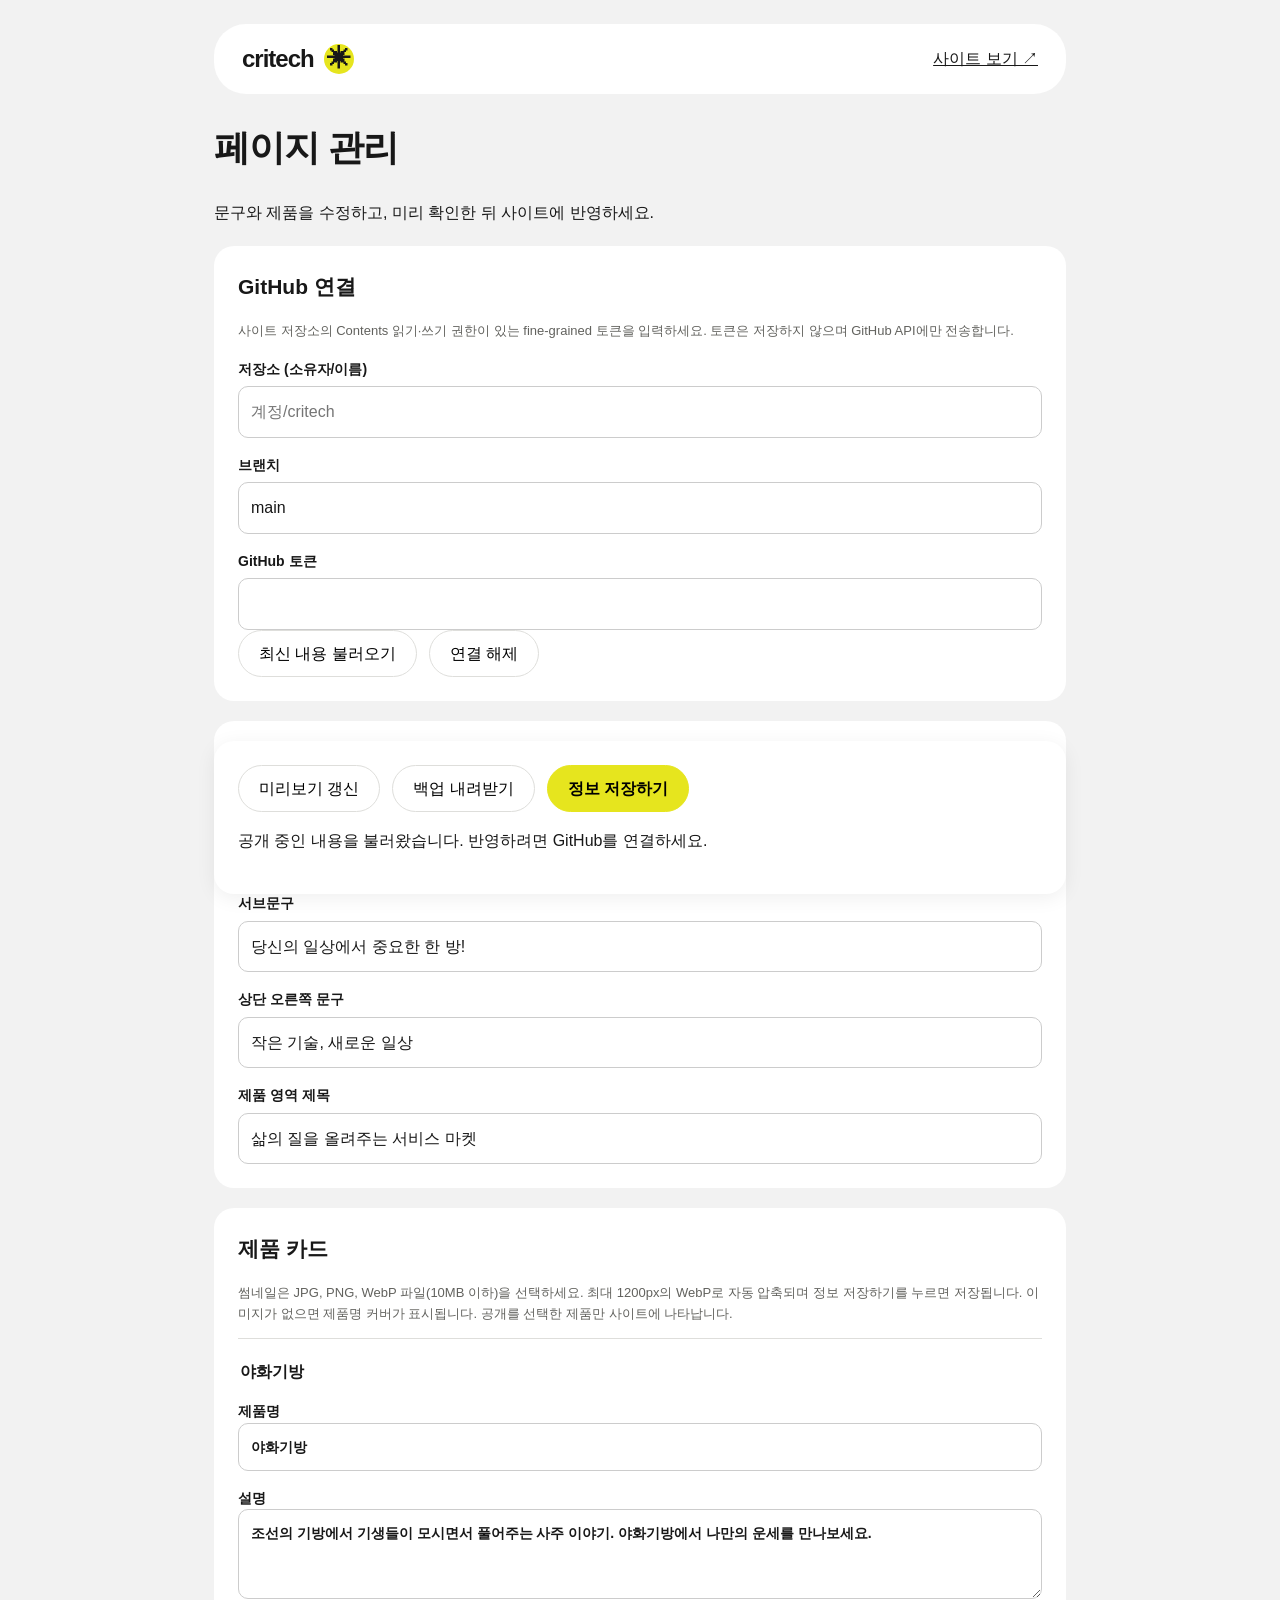
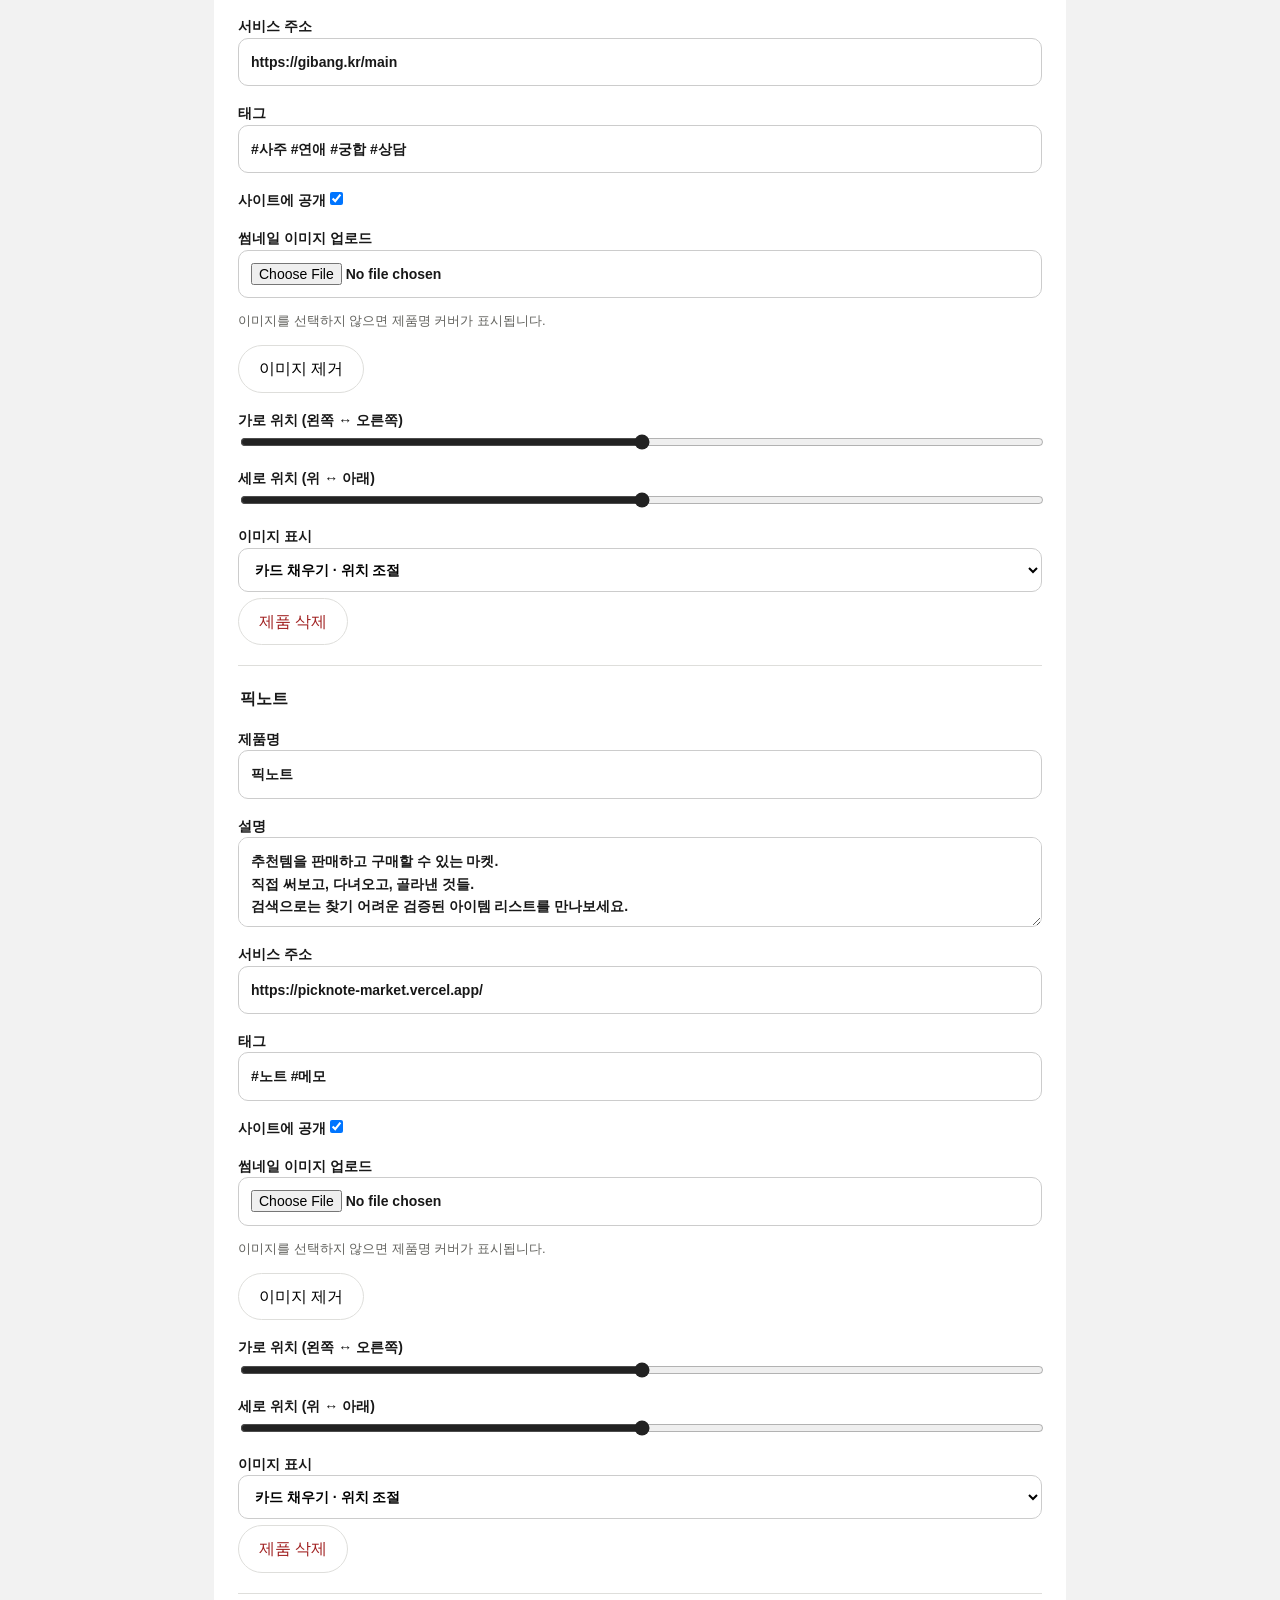
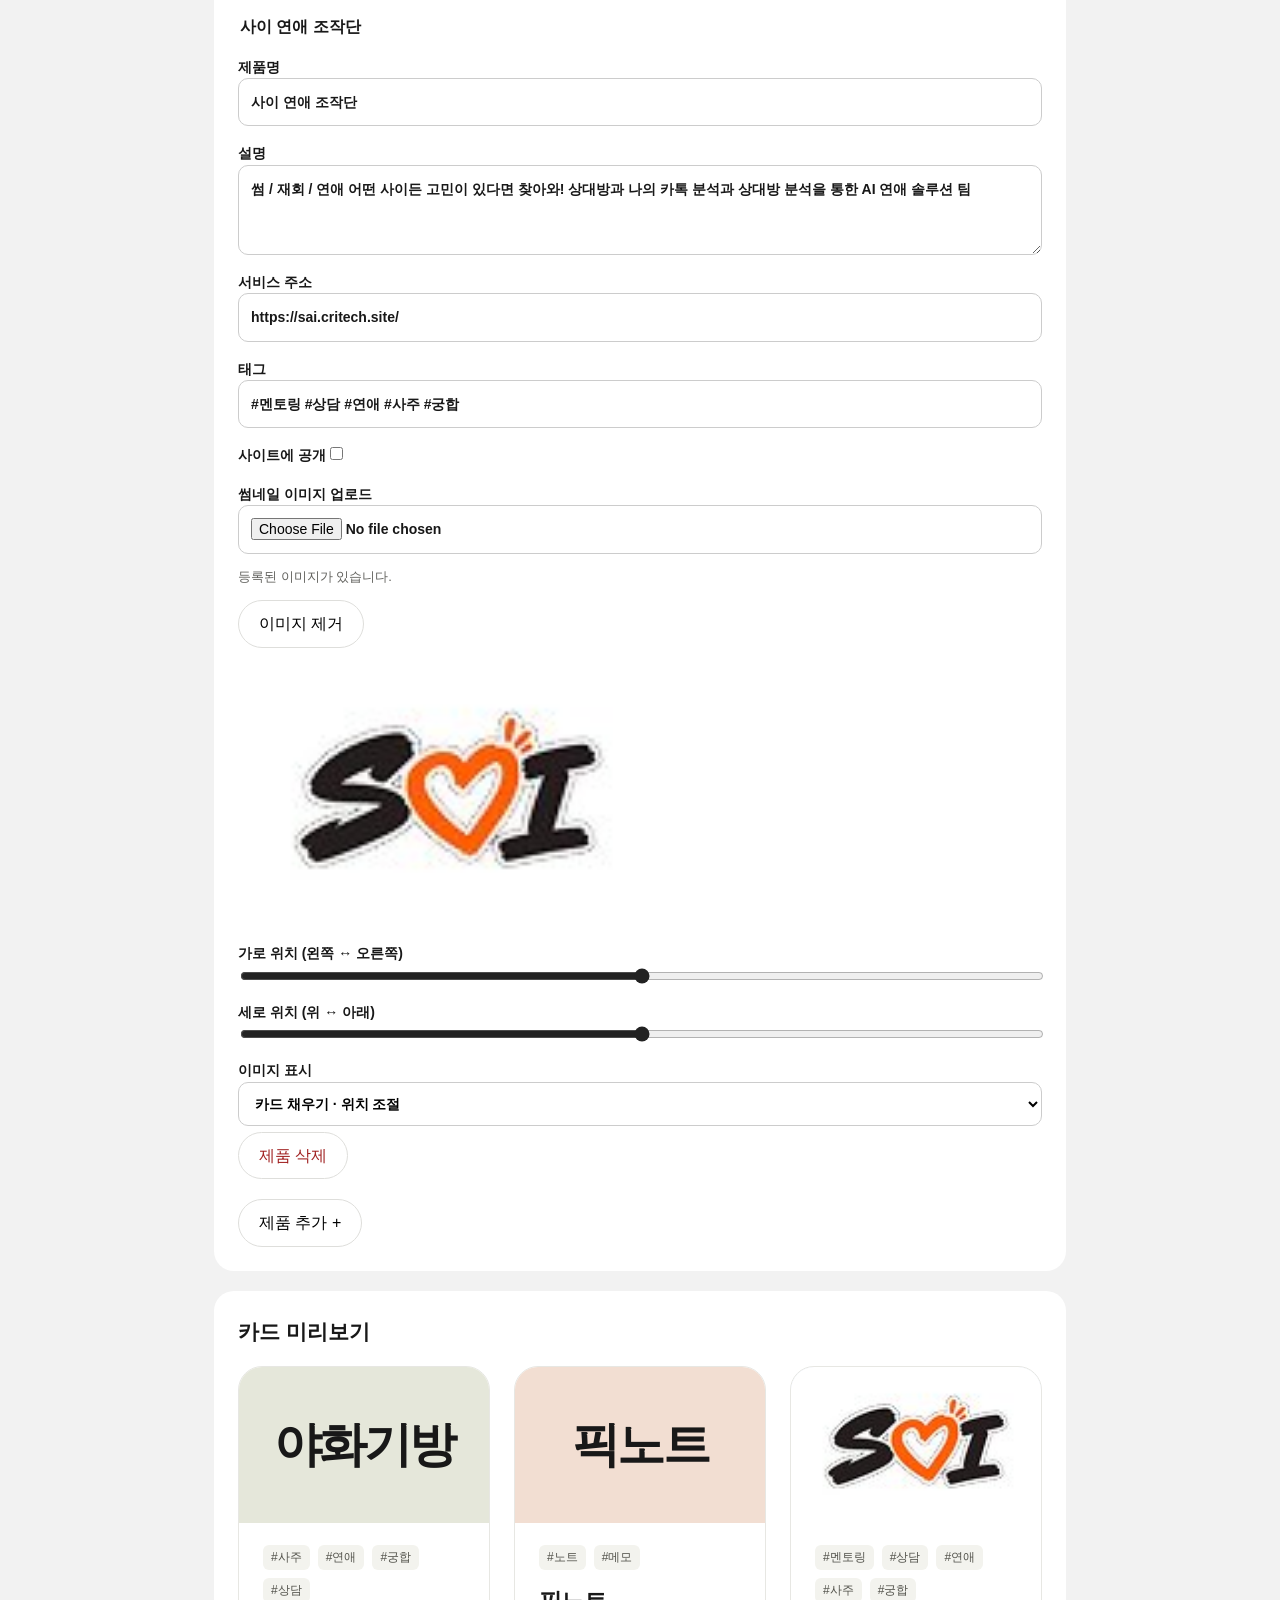
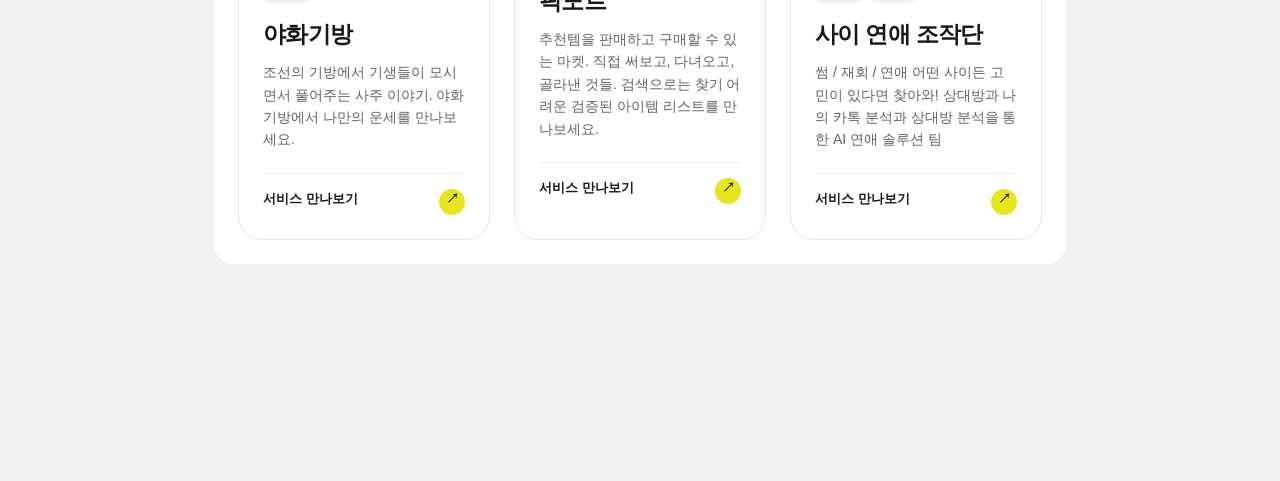
==== commit fab46c05: "Automatically compress thumbnails to WebP" ====
--- a/admin.html
+++ b/admin.html
@@ -1,3 +1,3 @@
-<!doctype html><html lang="ko"><head><meta charset="utf-8"><meta name="viewport" content="width=device-width,initial-scale=1"><meta name="referrer" content="no-referrer"><title>critech 페이지 관리</title><link rel="stylesheet" href="style.css?v=image-position1"></head><body><main class="container admin"><header><a class="logo" href="./">critech<span>✳</span></a><a href="./">사이트 보기 ↗</a></header><h1>페이지 관리</h1><p>문구와 제품을 수정하고, 미리 확인한 뒤 사이트에 반영하세요.</p>
+<!doctype html><html lang="ko"><head><meta charset="utf-8"><meta name="viewport" content="width=device-width,initial-scale=1"><meta name="referrer" content="no-referrer"><title>critech 페이지 관리</title><link rel="stylesheet" href="style.css?v=webp1"></head><body><main class="container admin"><header><a class="logo" href="./">critech<span>✳</span></a><a href="./">사이트 보기 ↗</a></header><h1>페이지 관리</h1><p>문구와 제품을 수정하고, 미리 확인한 뒤 사이트에 반영하세요.</p>
 <section class="panel"><h2>GitHub 연결</h2><p class="hint">사이트 저장소의 Contents 읽기·쓰기 권한이 있는 fine-grained 토큰을 입력하세요. 토큰은 저장하지 않으며 GitHub API에만 전송합니다.</p><label for="repo">저장소 (소유자/이름)</label><input id="repo" placeholder="계정/critech" autocomplete="off"><label for="branch">브랜치</label><input id="branch" value="main"><label for="token">GitHub 토큰</label><input id="token" type="password" autocomplete="off"><div class="row"><button class="button" id="connect" type="button">최신 내용 불러오기</button><button class="button" id="disconnect" type="button">연결 해제</button></div></section>
-<form id="editor"><section class="panel"><h2>페이지 문구</h2><label for="headline">헤드라인</label><input id="headline" required maxlength="200"><label for="subtitle">서브문구</label><input id="subtitle" required maxlength="200"><label for="navNote">상단 오른쪽 문구</label><input id="navNote" maxlength="200"><label for="sectionTitle">제품 영역 제목</label><input id="sectionTitle" required maxlength="200"></section><section class="panel"><h2>제품 카드</h2><p class="hint">썸네일은 JPG, PNG, WebP 파일(10MB 이하)을 선택하세요. 자동 압축되며 사이트에 반영할 때 저장됩니다. 이미지가 없으면 제품명 커버가 표시됩니다. 공개를 선택한 제품만 사이트에 나타납니다.</p><div id="products"></div><button class="button" id="add" type="button">제품 추가 +</button></section><section class="panel"><h2>카드 미리보기</h2><div class="product-grid" id="preview"></div></section><div class="panel sticky"><div class="row"><button class="button" type="button" id="preview-button">미리보기 갱신</button><button class="button" type="button" id="download">백업 내려받기</button><button class="button primary" id="publish" type="submit">정보 저장하기</button></div><p id="status" role="status" aria-live="polite"></p></div></form><script type="module" src="admin.js?v=image-position1"></script></main></body></html>
+<form id="editor"><section class="panel"><h2>페이지 문구</h2><label for="headline">헤드라인</label><input id="headline" required maxlength="200"><label for="subtitle">서브문구</label><input id="subtitle" required maxlength="200"><label for="navNote">상단 오른쪽 문구</label><input id="navNote" maxlength="200"><label for="sectionTitle">제품 영역 제목</label><input id="sectionTitle" required maxlength="200"></section><section class="panel"><h2>제품 카드</h2><p class="hint">썸네일은 JPG, PNG, WebP 파일(10MB 이하)을 선택하세요. 최대 1200px의 WebP로 자동 압축되며 정보 저장하기를 누르면 저장됩니다. 이미지가 없으면 제품명 커버가 표시됩니다. 공개를 선택한 제품만 사이트에 나타납니다.</p><div id="products"></div><button class="button" id="add" type="button">제품 추가 +</button></section><section class="panel"><h2>카드 미리보기</h2><div class="product-grid" id="preview"></div></section><div class="panel sticky"><div class="row"><button class="button" type="button" id="preview-button">미리보기 갱신</button><button class="button" type="button" id="download">백업 내려받기</button><button class="button primary" id="publish" type="submit">정보 저장하기</button></div><p id="status" role="status" aria-live="polite"></p></div></form><script type="module" src="admin.js?v=webp1"></script></main></body></html>
